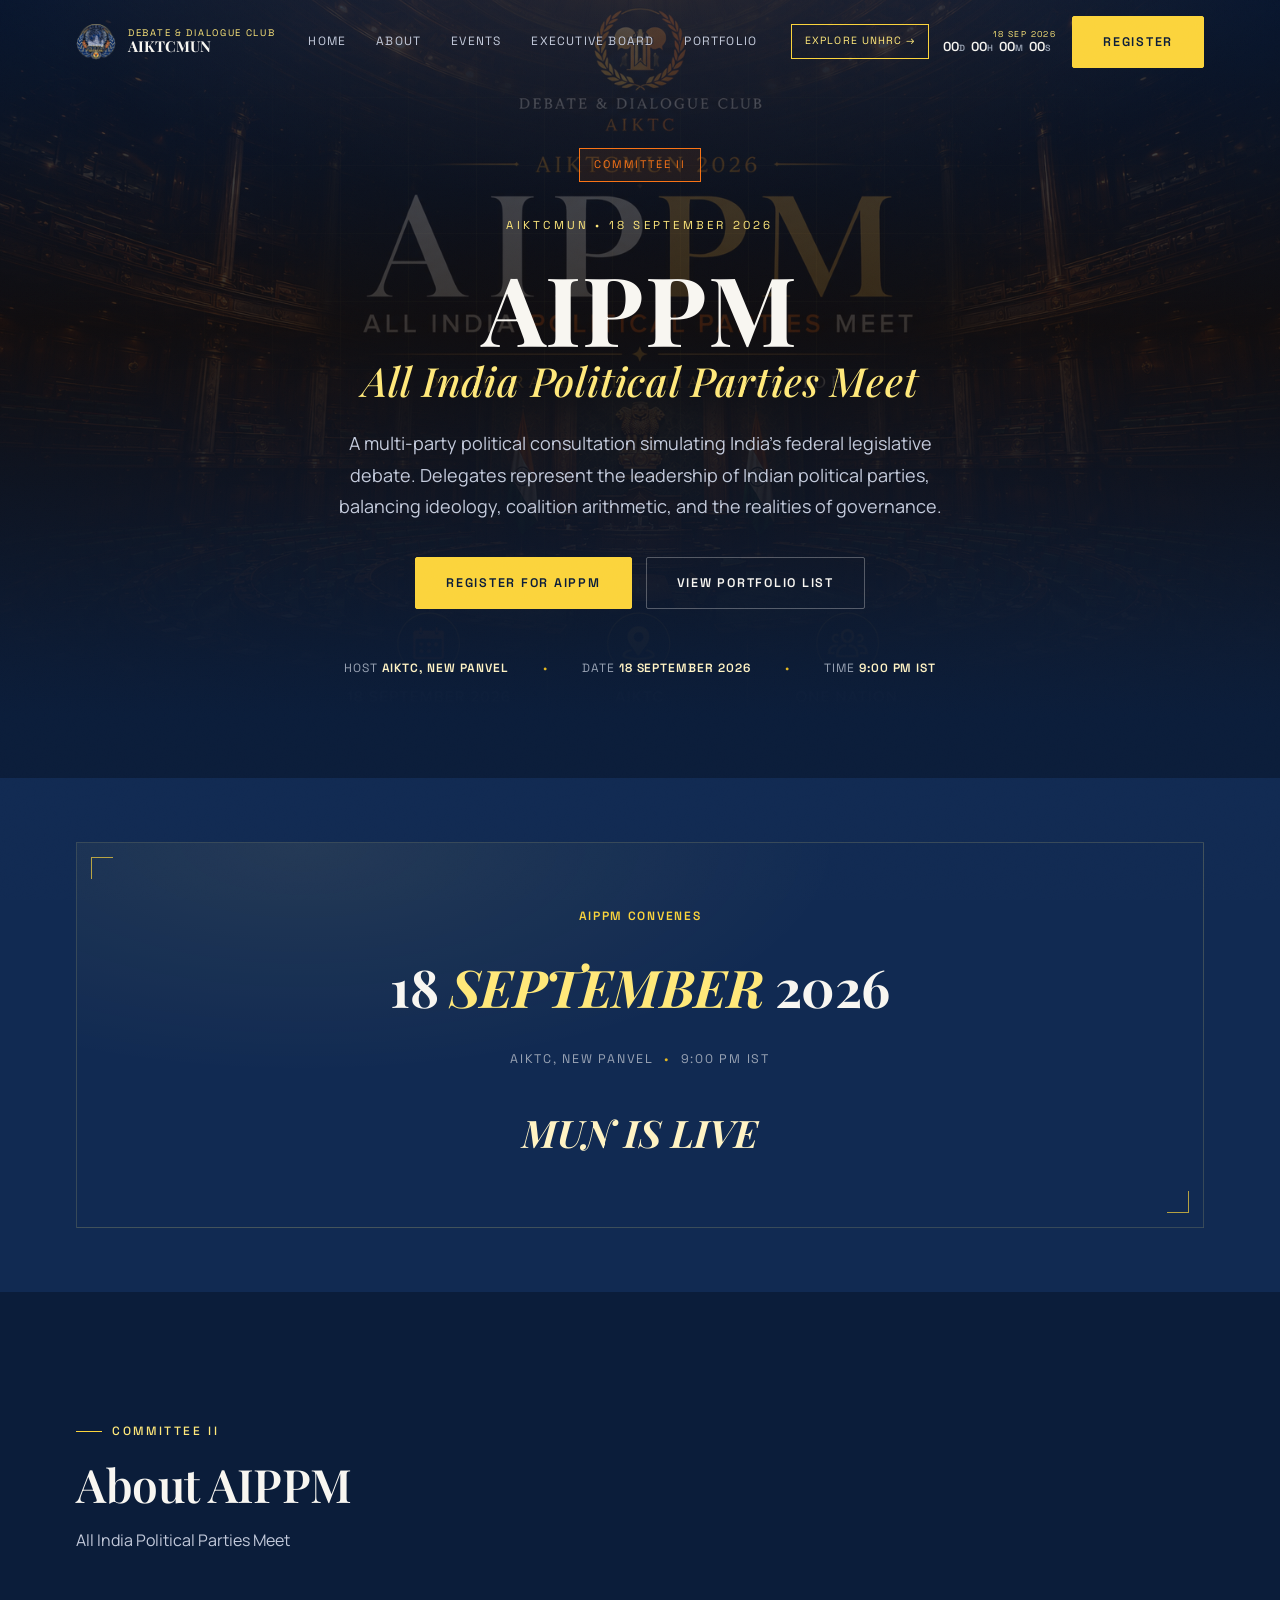
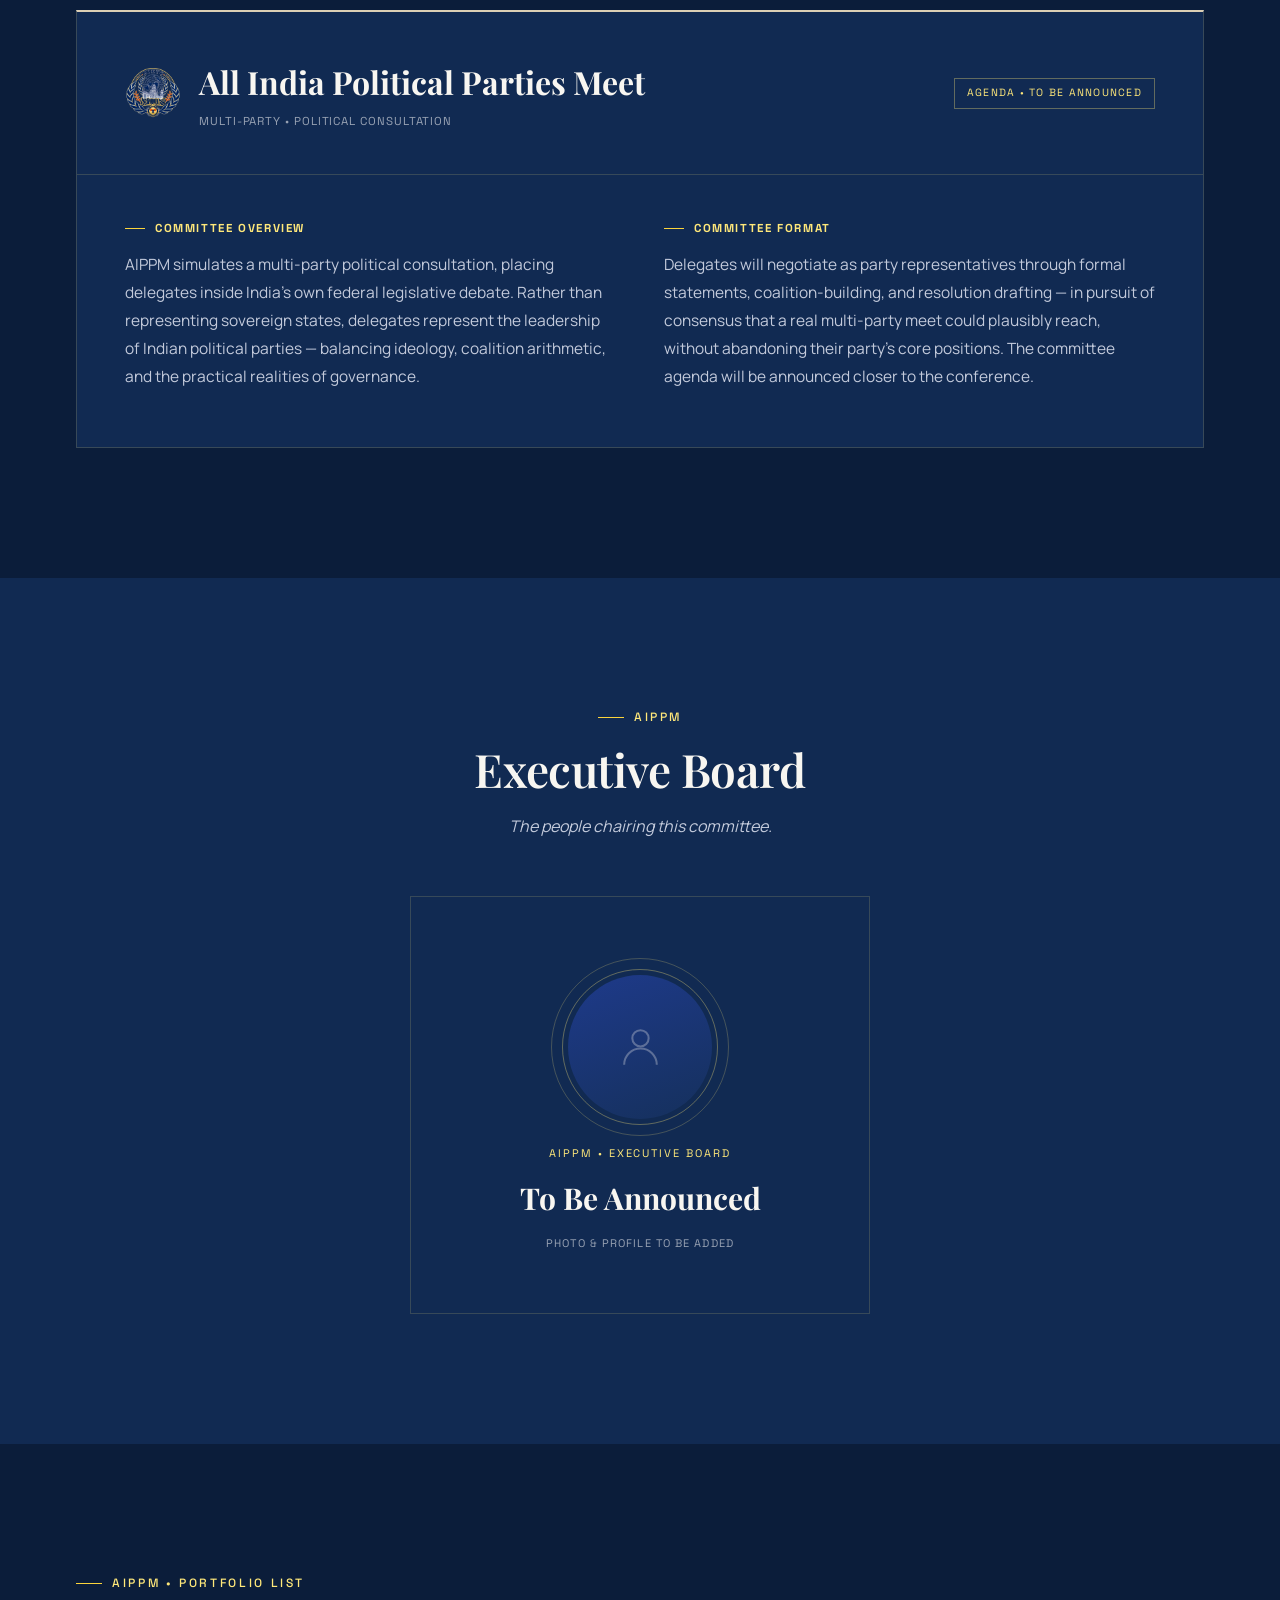
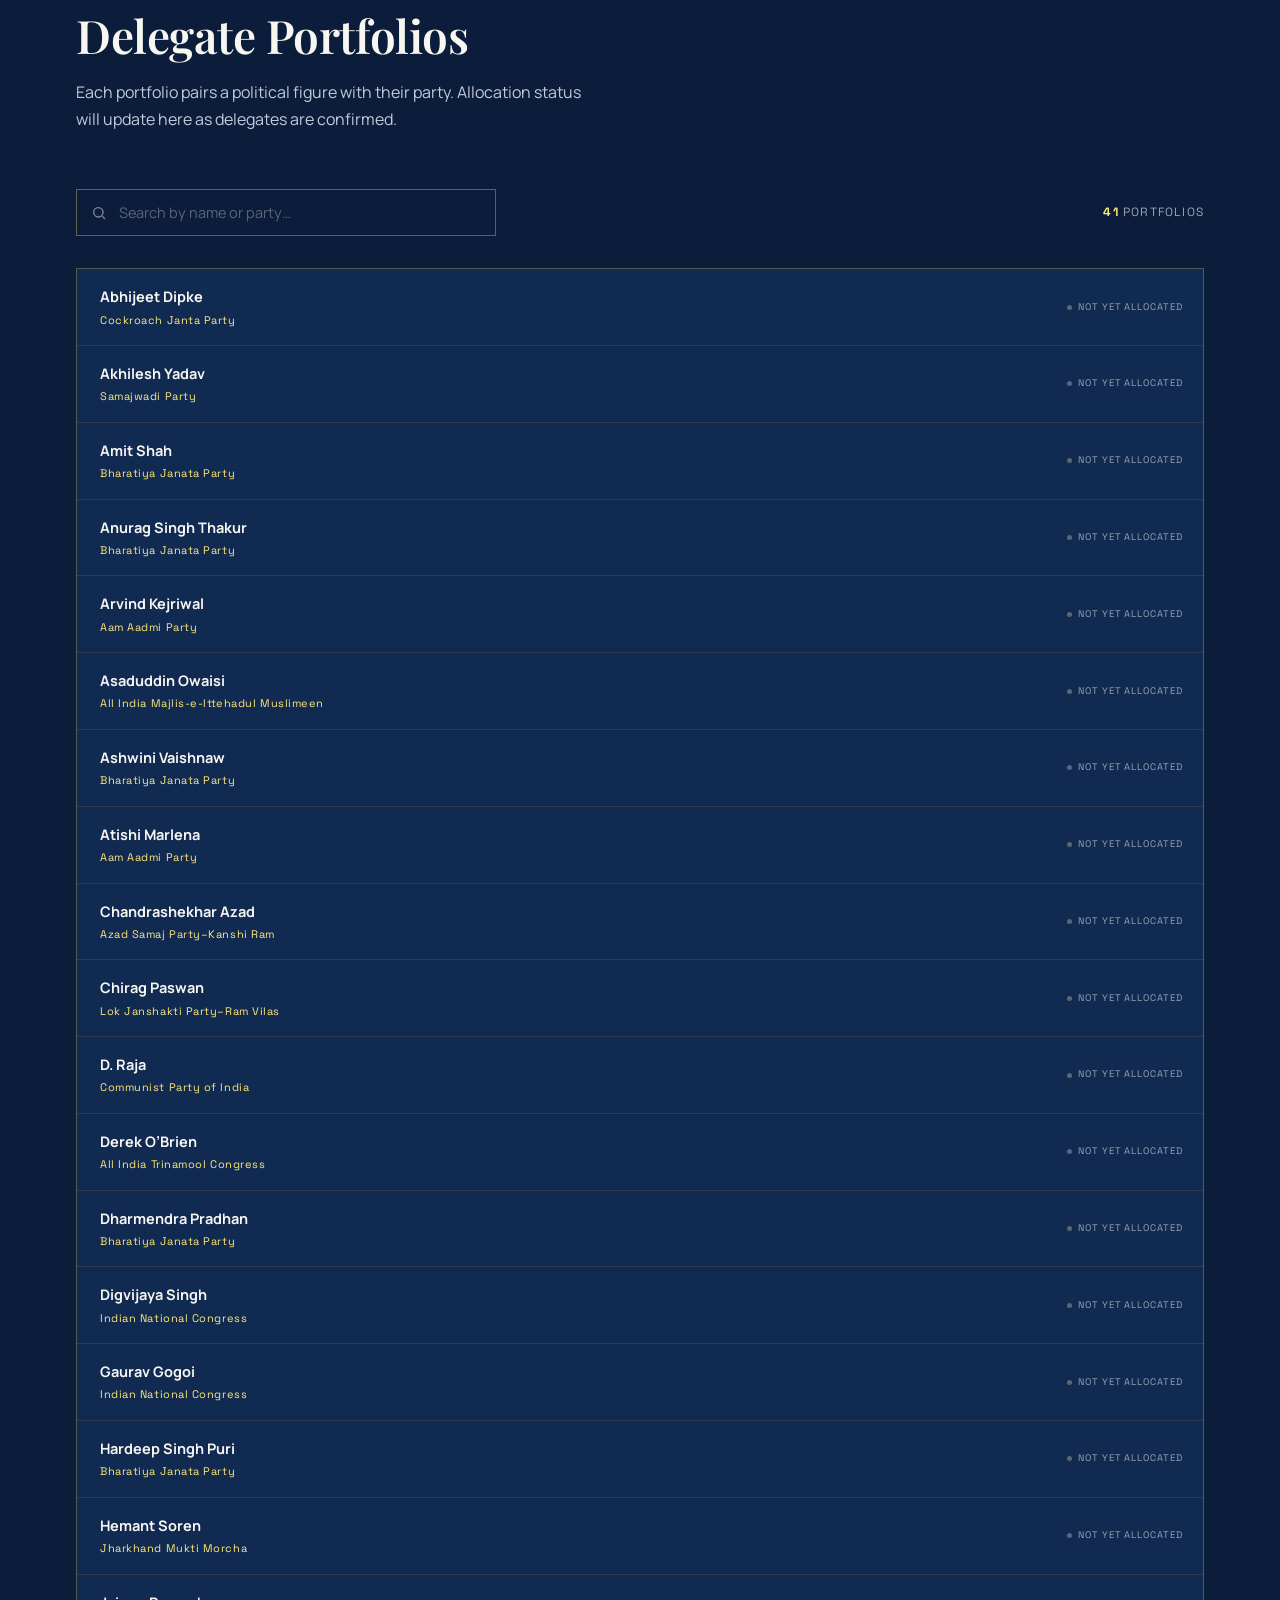
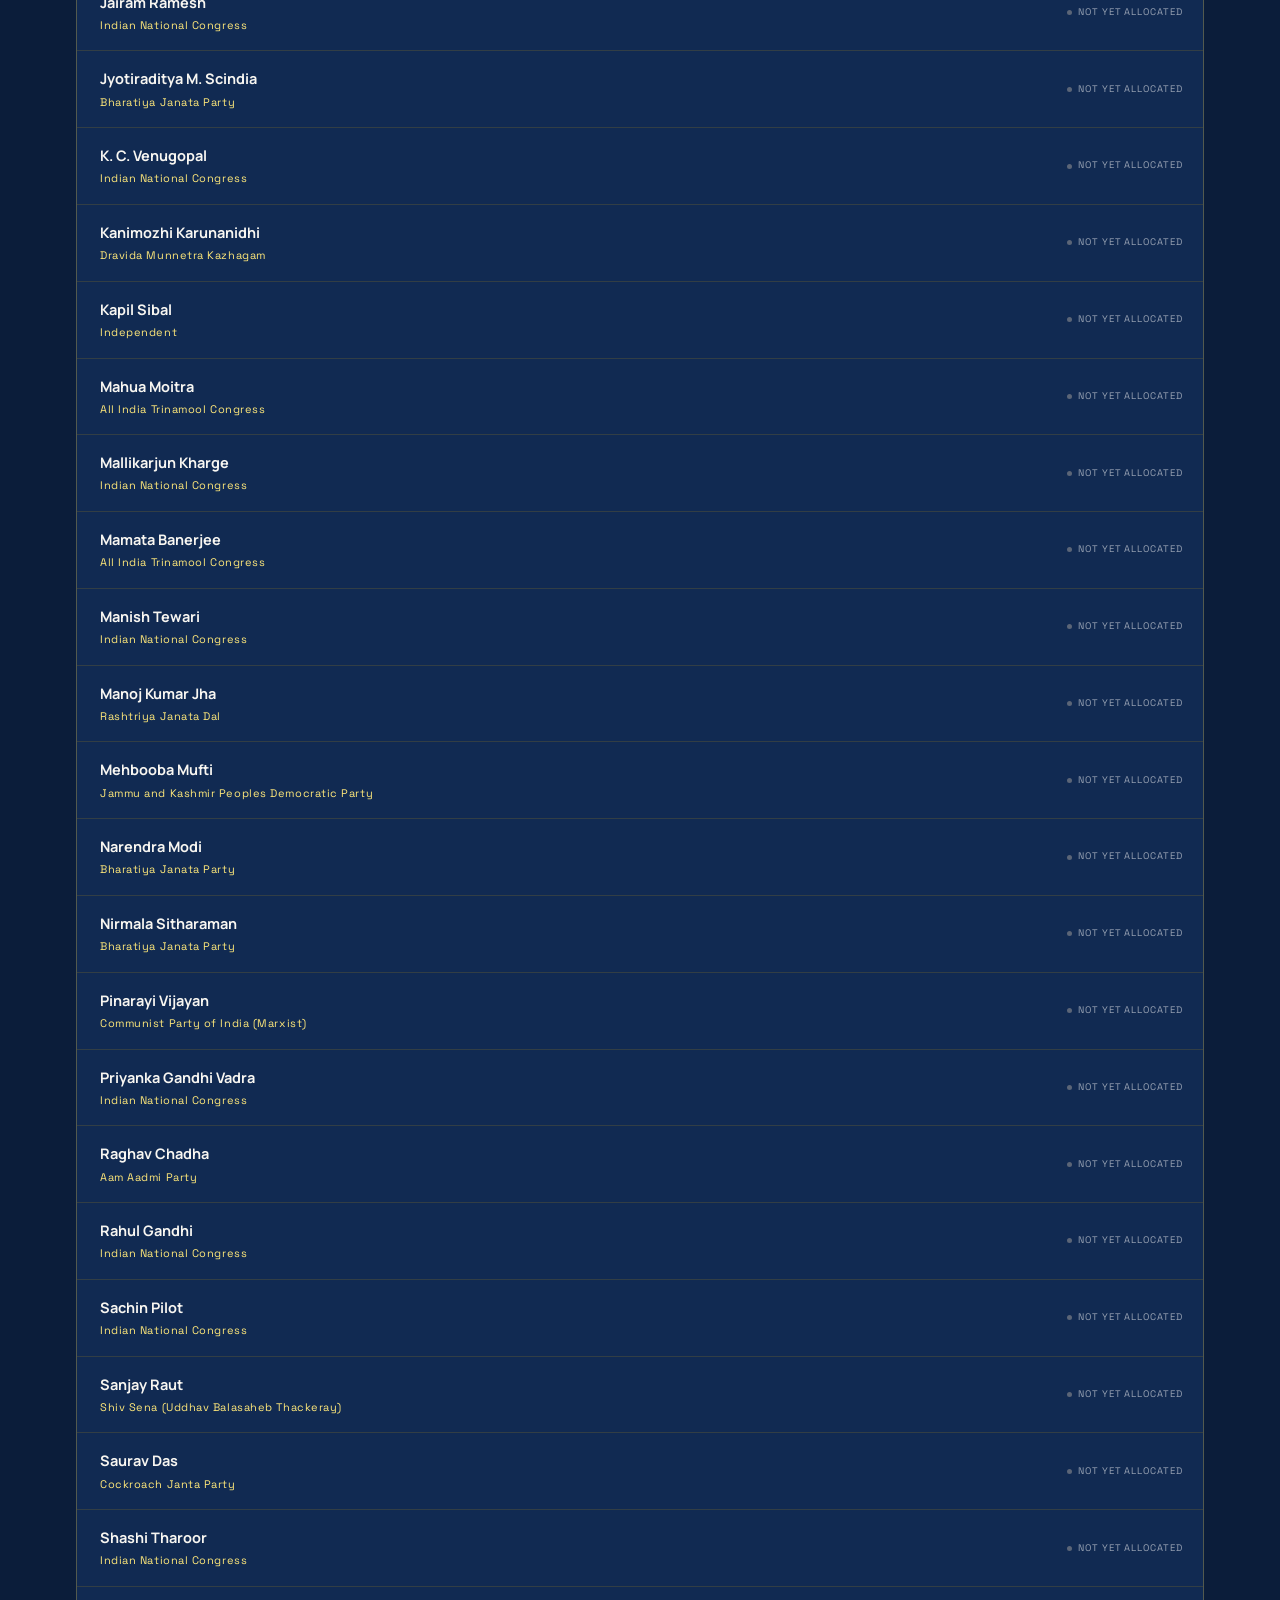
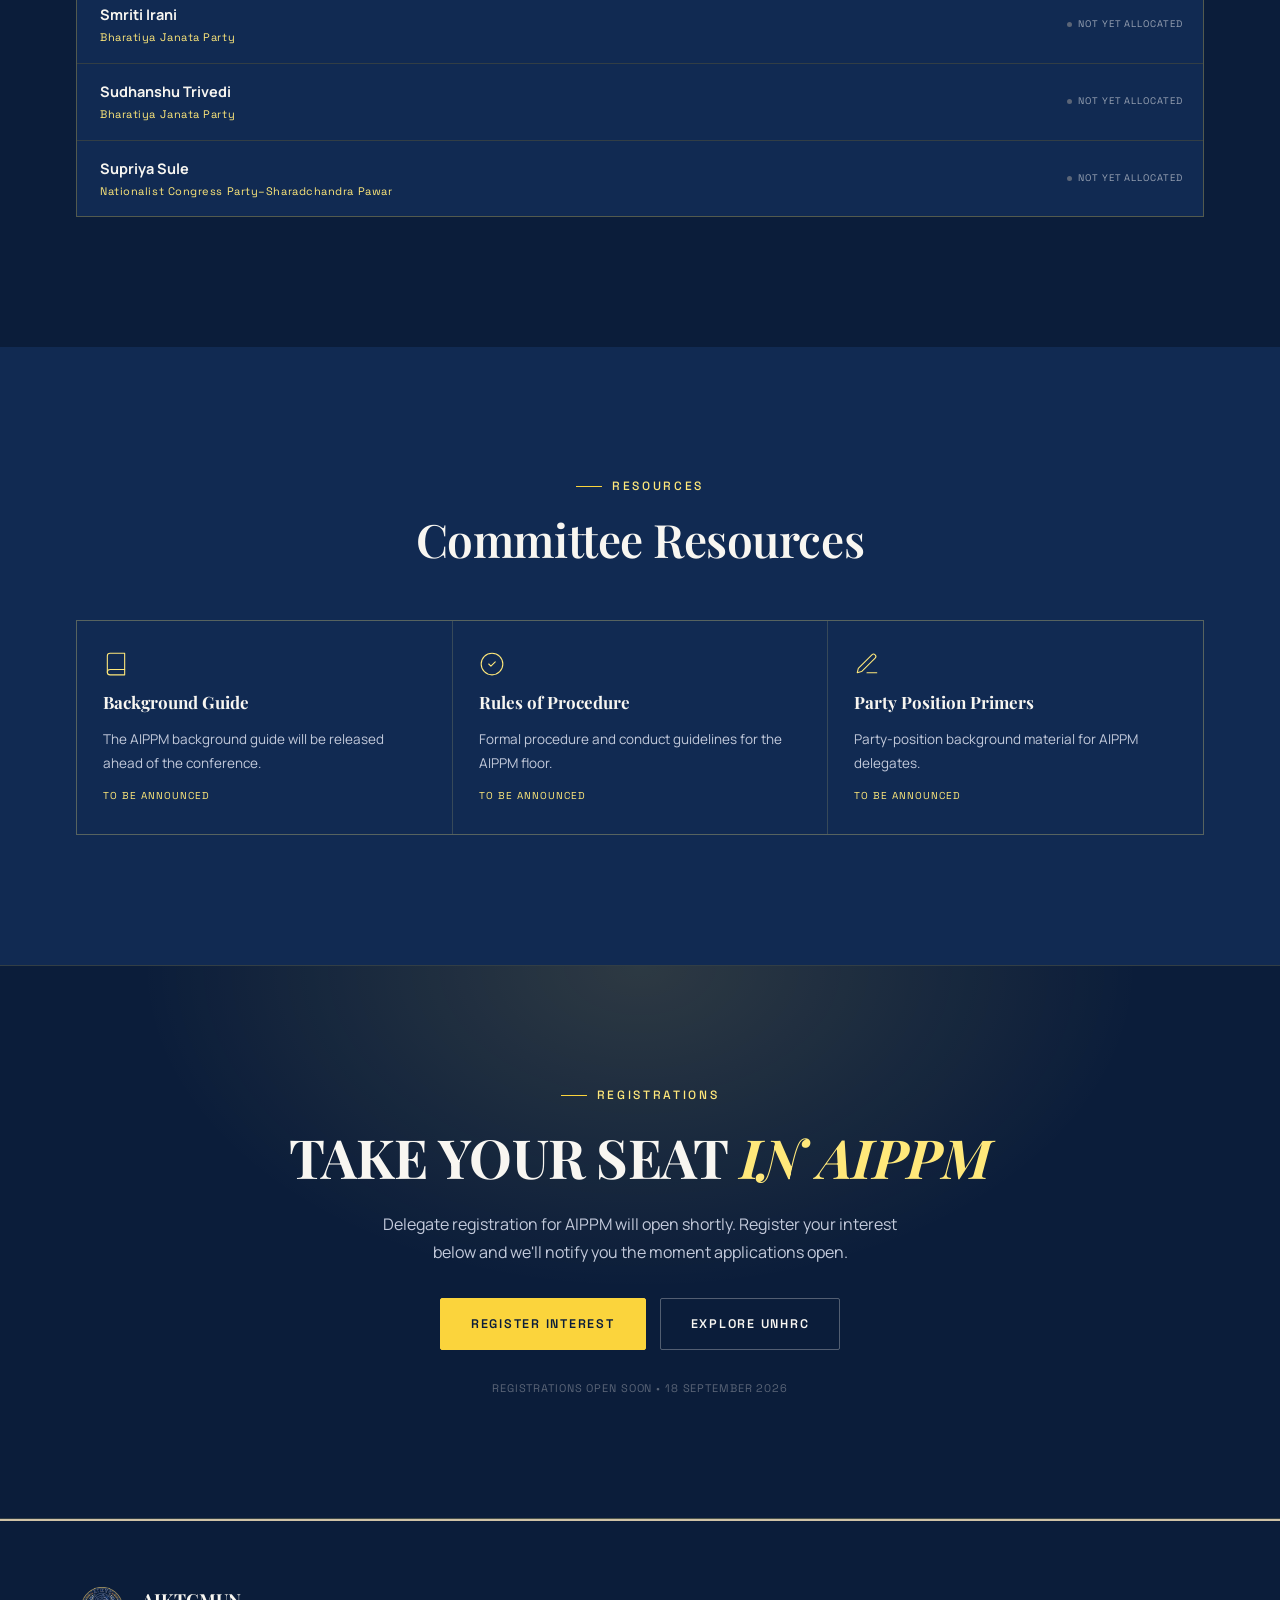
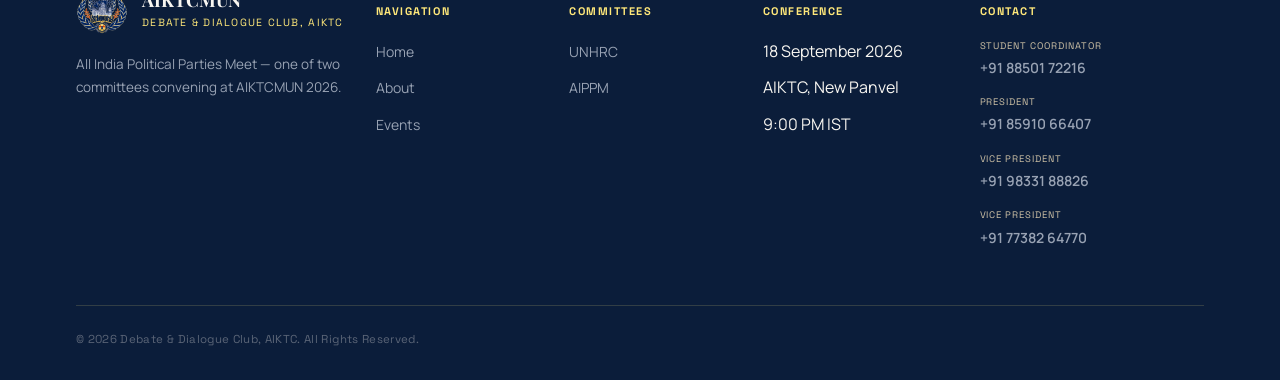
==== aippm.html @ 332c17ab "Add files via upload" ====
<!DOCTYPE html>
<html lang="en">
<head>
<meta charset="UTF-8">
<meta name="viewport" content="width=device-width, initial-scale=1.0">
<title>AIPPM &mdash; AIKTCMUN 2026</title>
<meta name="description" content="AIKTCMUN 2026 &mdash; All India Political Parties Meet (AIPPM). Committee overview, Executive Board, and the full portfolio list. 18 September 2026, AIKTC, New Panvel.">
<link rel="icon" type="image/png" href="logo.png">
<link rel="stylesheet" href="style.css">
</head>
<body>

<a href="#main" class="skip-link">Skip to main content</a>
<div class="grain" aria-hidden="true"></div>

<!-- ============================================================
     NAVBAR
============================================================ -->
<header class="navbar" id="navbar">
  <div class="container nav-inner">
    <a href="index.html" class="nav-brand" aria-label="AIKTCMUN — Home">
      <img src="log.png" alt="AIKTCMUN official seal">
      <span class="nav-brand-text">
        <span class="l1">Debate &amp; Dialogue Club</span>
        <span class="l2 full">AIKTCMUN</span>
        <span class="l2 short">AIKTCMUN</span>
      </span>
    </a>

    <nav class="nav-links" aria-label="Primary">
      <a href="index.html#home">Home</a>
      <a href="index.html#about">About</a>
      <a href="index.html#events">Events</a>
      <a href="#eb">Executive Board</a>
      <a href="#portfolio">Portfolio</a>
    </nav>

    <div class="nav-right">
      <a href="mun.html" class="nav-crosslink">Explore UNHRC &rarr;</a>
      <div class="nav-countdown" id="nav-countdown" aria-live="off">
        <span class="cd-date">18 Sep 2026</span>
        <span class="cd-time"><span id="nc-d">--</span><span class="u">D</span><span id="nc-h">--</span><span class="u">H</span><span id="nc-m">--</span><span class="u">M</span><span id="nc-s">--</span><span class="u">S</span></span>
      </div>
      <a href="#register" class="btn btn-primary nav-cta">Register</a>
      <button class="hamburger" id="hamburger" aria-label="Open menu" aria-expanded="false" aria-controls="mobile-drawer">
        <span></span><span></span><span></span>
      </button>
    </div>
  </div>
</header>

<!-- Mobile drawer -->
<div class="mobile-drawer" id="mobile-drawer">
  <nav aria-label="Mobile">
    <a href="index.html#home"><span>Home</span><span class="idx">01</span></a>
    <a href="index.html#about"><span>About</span><span class="idx">02</span></a>
    <a href="index.html#events"><span>Events</span><span class="idx">03</span></a>
    <a href="#eb"><span>Executive Board</span><span class="idx">04</span></a>
    <a href="#portfolio"><span>Portfolio</span><span class="idx">05</span></a>
    <a href="mun.html"><span>Explore UNHRC</span><span class="idx">06</span></a>
  </nav>
  <div class="drawer-footer">
    <span class="drawer-cd" id="drawer-countdown">18 SEP 2026 · 9:00 PM IST</span>
    <a href="#register" class="btn btn-primary" style="width:100%;">Register Interest</a>
  </div>
</div>

<main id="main">

<!-- ============================================================
     HERO — AIPPM
============================================================ -->
<section class="hero committee-hero aippm-bg" id="home">
  <div class="hero-photo" aria-hidden="true"></div>
  <div class="hero-scrim" aria-hidden="true"></div>
  <div class="hero-graticule" aria-hidden="true"></div>

  <div class="hero-inner">
    <span class="committee-tag reveal">Committee II</span>

    <p class="hero-eyebrow reveal" style="margin-top:6px;">AIKTCMUN &bull; 18 September 2026</p>

    <h1 class="hero-heading reveal">
      AIPPM
      <span class="thin">All India Political Parties Meet</span>
    </h1>

    <p class="hero-sub reveal">
      A multi-party political consultation simulating India's federal legislative debate. Delegates represent the leadership of Indian political parties, balancing ideology, coalition arithmetic, and the realities of governance.
    </p>

    <div class="hero-ctas reveal">
      <a href="#register" class="btn btn-primary">Register for AIPPM</a>
      <a href="#portfolio" class="btn btn-outline">View Portfolio List</a>
    </div>

    <div class="hero-meta reveal">
      <span>Host <b>AIKTC, New Panvel</b></span>
      <span class="dot">&bull;</span>
      <span>Date <b>18 September 2026</b></span>
      <span class="dot">&bull;</span>
      <span>Time <b>9:00 PM IST</b></span>
    </div>
  </div>
</section>

<!-- ============================================================
     COUNTDOWN
============================================================ -->
<section class="section on-navy-raised tight">
  <div class="container">
    <div class="event-panel reveal">
      <span class="clause-mark">AIPPM CONVENES</span>
      <h3 class="event-title">18 <em>September</em> 2026</h3>
      <p class="event-loc">
        <span>AIKTC, New Panvel</span>
        <span class="sep">&bull;</span>
        <span>9:00 PM IST</span>
      </p>

      <div id="main-countdown">
        <div class="countdown" id="main-countdown-units">
          <div class="unit"><span class="val" id="mc-d">00</span><span class="lab">Days</span></div>
          <span class="colon">:</span>
          <div class="unit"><span class="val" id="mc-h">00</span><span class="lab">Hours</span></div>
          <span class="colon">:</span>
          <div class="unit"><span class="val" id="mc-m">00</span><span class="lab">Mins</span></div>
          <span class="colon">:</span>
          <div class="unit"><span class="val" id="mc-s">00</span><span class="lab">Secs</span></div>
        </div>
        <p class="countdown-live" id="mc-live" hidden>MUN IS LIVE</p>
      </div>
    </div>
  </div>
</section>

<!-- ============================================================
     ABOUT AIPPM / COMMITTEE OVERVIEW
============================================================ -->
<section class="section on-navy" id="about-aippm">
  <div class="container">
    <div class="section-head reveal">
      <span class="eyebrow">Committee II</span>
      <h2 class="section-title">About AIPPM</h2>
      <p class="section-lede">All India Political Parties Meet</p>
    </div>

    <div class="agenda-block reveal">
      <div class="agenda-head">
        <div class="ah-left">
          <img src="log.png" alt="">
          <div>
            <div class="ah-name">All India Political Parties Meet</div>
            <div class="ah-full">Multi-Party &bull; Political Consultation</div>
          </div>
        </div>
        <span class="badge">Agenda &bull; To Be Announced</span>
      </div>

      <div class="agenda-body">
        <div class="agenda-cols">
          <div class="agenda-col">
            <h4>Committee Overview</h4>
            <p>AIPPM simulates a multi-party political consultation, placing delegates inside India's own federal legislative debate. Rather than representing sovereign states, delegates represent the leadership of Indian political parties &mdash; balancing ideology, coalition arithmetic, and the practical realities of governance.</p>
          </div>
          <div class="agenda-col">
            <h4>Committee Format</h4>
            <p>Delegates will negotiate as party representatives through formal statements, coalition-building, and resolution drafting &mdash; in pursuit of consensus that a real multi-party meet could plausibly reach, without abandoning their party's core positions. The committee agenda will be announced closer to the conference.</p>
          </div>
        </div>
      </div>
    </div>
  </div>
</section>

<!-- ============================================================
     EXECUTIVE BOARD — AIPPM only
============================================================ -->
<section class="section on-navy-raised" id="eb">
  <div class="container">
    <div class="section-head center reveal">
      <span class="eyebrow centered">AIPPM</span>
      <h2 class="section-title">Executive Board</h2>
      <p class="section-lede" style="text-align:center;max-width:52ch;font-style:italic;margin:0 auto;">The people chairing this committee.</p>
    </div>

    <div class="eb-showcase single reveal-stagger" id="eb-showcase">
      <div class="eb-feature">
        <div class="eb-feature-photo placeholder">
          <div class="eb-feature-photo-inner">
            <svg viewBox="0 0 24 24" fill="none" stroke="currentColor" stroke-width="1"><circle cx="12" cy="8" r="4"/><path d="M4 21c0-4.4 3.6-8 8-8s8 3.6 8 8"/></svg>
          </div>
        </div>
        <span class="eb-feature-committee">AIPPM &bull; Executive Board</span>
        <span class="eb-feature-name">To Be Announced</span>
        <span class="eb-feature-position">Photo &amp; profile to be added</span>
      </div>
    </div>
  </div>
</section>

<!-- ============================================================
     PORTFOLIO LIST
============================================================ -->
<section class="section on-navy" id="portfolio">
  <div class="container">
    <div class="section-head reveal">
      <span class="eyebrow">AIPPM &bull; Portfolio List</span>
      <h2 class="section-title">Delegate Portfolios</h2>
      <p class="section-lede">Each portfolio pairs a political figure with their party. Allocation status will update here as delegates are confirmed.</p>
    </div>

    <div class="portfolio-toolbar reveal">
      <div class="portfolio-search">
        <svg viewBox="0 0 24 24" fill="none" stroke="currentColor" stroke-width="2" aria-hidden="true"><circle cx="11" cy="11" r="7"/><path d="m21 21-4.3-4.3"/></svg>
        <input type="text" id="aippm-search-input" placeholder="Search by name or party&hellip;" aria-label="Search AIPPM portfolios">
      </div>
      <span class="portfolio-count"><b id="aippm-count-num">41</b> Portfolios</span>
    </div>

    <div class="portfolio-list reveal" id="aippm-portfolio-list"></div>
  </div>
</section>

<!-- ============================================================
     RESOURCES
============================================================ -->
<section class="section on-navy-raised">
  <div class="container">
    <div class="section-head center reveal">
      <span class="eyebrow centered">Resources</span>
      <h2 class="section-title">Committee Resources</h2>
    </div>

    <div class="resource-grid reveal-stagger">
      <div class="resource-cell">
        <svg viewBox="0 0 24 24" fill="none" stroke-linecap="round" stroke-linejoin="round"><path d="M4 19.5A2.5 2.5 0 0 1 6.5 17H20"/><path d="M6.5 2H20v20H6.5A2.5 2.5 0 0 1 4 19.5v-15A2.5 2.5 0 0 1 6.5 2z"/></svg>
        <h4>Background Guide</h4>
        <p>The AIPPM background guide will be released ahead of the conference.</p>
        <span class="rc-status">To Be Announced</span>
      </div>
      <div class="resource-cell">
        <svg viewBox="0 0 24 24" fill="none" stroke-linecap="round" stroke-linejoin="round"><path d="M9 12l2 2 4-4"/><circle cx="12" cy="12" r="10"/></svg>
        <h4>Rules of Procedure</h4>
        <p>Formal procedure and conduct guidelines for the AIPPM floor.</p>
        <span class="rc-status">To Be Announced</span>
      </div>
      <div class="resource-cell">
        <svg viewBox="0 0 24 24" fill="none" stroke-linecap="round" stroke-linejoin="round"><path d="M12 20h9"/><path d="M16.5 3.5a2.1 2.1 0 0 1 3 3L7 19l-4 1 1-4Z"/></svg>
        <h4>Party Position Primers</h4>
        <p>Party-position background material for AIPPM delegates.</p>
        <span class="rc-status">To Be Announced</span>
      </div>
    </div>
  </div>
</section>

<!-- ============================================================
     REGISTRATION CTA
============================================================ -->
<section class="cta-band" id="register">
  <div class="cta-band-inner reveal">
    <span class="eyebrow centered">Registrations</span>
    <h2>Take Your Seat <em>in AIPPM</em></h2>
    <p>Delegate registration for AIPPM will open shortly. Register your interest below and we'll notify you the moment applications open.</p>
    <div class="cta-actions">
      <button class="btn btn-primary" data-register-btn>Register Interest</button>
      <a href="mun.html" class="btn btn-outline">Explore UNHRC</a>
    </div>
    <span class="cta-note">Registrations open soon &bull; 18 September 2026</span>
  </div>
</section>

</main>

<!-- ============================================================
     FOOTER
============================================================ -->
<footer class="site-footer">
  <div class="container">
    <div class="footer-top">
      <div class="footer-brand">
        <div class="footer-brand-row">
          <img src="log.png" alt="AIKTCMUN official seal">
          <div>
            <div class="footer-brand-name">AIKTCMUN</div>
            <div class="footer-brand-sub">Debate &amp; Dialogue Club, AIKTC</div>
          </div>
        </div>
        <p>All India Political Parties Meet &mdash; one of two committees convening at AIKTCMUN 2026.</p>
      </div>

      <div class="footer-col">
        <h5>Navigation</h5>
        <ul>
          <li><a href="index.html#home">Home</a></li>
          <li><a href="index.html#about">About</a></li>
          <li><a href="index.html#events">Events</a></li>
        </ul>
      </div>

      <div class="footer-col">
        <h5>Committees</h5>
        <ul>
          <li><a href="mun.html">UNHRC</a></li>
          <li><a href="aippm.html">AIPPM</a></li>
        </ul>
      </div>

      <div class="footer-col">
        <h5>Conference</h5>
        <ul>
          <li>18 September 2026</li>
          <li>AIKTC, New Panvel</li>
          <li>9:00 PM IST</li>
        </ul>
      </div>

      <div class="footer-col contact-col">
        <h5>Contact</h5>
        <ul>
          <li class="footer-contact-item">
            <span class="fc-role">Student Coordinator</span>
            <a href="tel:+918850172216">+91 88501 72216</a>
          </li>
          <li class="footer-contact-item">
            <span class="fc-role">President</span>
            <a href="tel:+918591066407">+91 85910 66407</a>
          </li>
          <li class="footer-contact-item">
            <span class="fc-role">Vice President</span>
            <a href="tel:+919833188826">+91 98331 88826</a>
          </li>
          <li class="footer-contact-item">
            <span class="fc-role">Vice President</span>
            <a href="tel:+917738264770">+91 77382 64770</a>
          </li>
        </ul>
      </div>
    </div>

    <div class="footer-bottom">
      <p>&copy; 2026 Debate &amp; Dialogue Club, AIKTC. All Rights Reserved.</p>
    </div>
  </div>
</footer>

<script src="script.js"></script>
</body>
</html>
---- style.css ----
/* ============================================================
   AIKTC MODEL UNITED NATIONS — Stylesheet
   Design language: Diplomatic editorial. Midnight navy + champagne
   gold + ivory, with oxblood as a rare accent. Resolution-clause
   numbering (PP/OP) is used as the structural signature throughout,
   echoing how real UN resolutions are drafted.
   ============================================================ */

/* ---------- Fonts ---------- */
@import url('https://fonts.googleapis.com/css2?family=Playfair+Display:ital,wght@0,500;0,600;0,700;0,800;1,500&family=Manrope:wght@400;500;600;700;800&family=Space+Grotesk:wght@400;500;600;700&display=swap');

/* ---------- Tokens ---------- */
:root{
  /* core palette — Debate & Dialogue Club official palette */
  --navy-950:#0B1D3A;   /* Midnight Navy */
  --navy-900:#0d2245;
  --navy-850:#112a52;
  --navy-800:#15305c;
  --navy-700:#1E3A8A;   /* Royal Blue */
  --navy-600:#2c49a0;
  --gold-300:#FFF3C4;   /* Butter Yellow, light */
  --gold-400:#FFE87A;   /* Butter Yellow */
  --gold-500:#FBD43C;   /* Butter Yellow, deep (buttons/contrast) */
  --gold-600:#E5B821;
  --ivory-50:#F8F6F1;   /* Ivory */
  --ivory-100:#F0ECE1;
  --paper:#F8F6F1;
  --slate-700:#1F2937;  /* Deep Slate */
  --slate-500:#5B6577;
  --slate-300:#98A2B3;
  --oxblood:#F97316;    /* Burnt Orange */
  --oxblood-600:#DB5F0A;
  --beige-100:#E8DFC9;  /* Beige, light */
  --beige-200:#DCCFB5;  /* Beige, mid */
  --beige-300:#CFC2A6;  /* Beige, deep */

  /* semantic */
  --bg:#0B1D3A;
  --surface:var(--navy-850);
  --surface-raised:var(--navy-800);
  --line:rgba(255,232,122,0.16);
  --line-strong:rgba(255,232,122,0.34);
  --text-onDark:var(--ivory-50);
  --text-onDark-dim:#c3cadb;
  --text-onLight:var(--navy-950);
  --text-onLight-dim:var(--slate-500);

  /* type */
  --font-display:'Playfair Display', 'Iowan Old Style', Georgia, serif;
  --font-body:'Manrope', -apple-system, sans-serif;
  --font-mono:'Space Grotesk', 'JetBrains Mono', monospace;

  /* layout */
  --container:1240px;
  --nav-h:84px;
  --nav-h-mobile:68px;
  --radius-sm:2px;
  --radius-md:4px;

  --ease:cubic-bezier(.16,.8,.28,1);
}

*,*::before,*::after{box-sizing:border-box;}
html{scroll-behavior:smooth;}
@media (prefers-reduced-motion: reduce){
  html{scroll-behavior:auto;}
  *,*::before,*::after{animation-duration:0.01ms !important;animation-iteration-count:1 !important;transition-duration:0.01ms !important;scroll-behavior:auto !important;}
}

body{
  margin:0;
  background:var(--bg);
  color:var(--text-onDark);
  font-family:var(--font-body);
  font-size:16px;
  line-height:1.6;
  -webkit-font-smoothing:antialiased;
  overflow-x:hidden;
}

img{max-width:100%;display:block;}
a{color:inherit;text-decoration:none;}
ul{margin:0;padding:0;list-style:none;}
button{font-family:inherit;cursor:pointer;}
h1,h2,h3,h4,p{margin:0;}

.container{
  width:100%;
  max-width:var(--container);
  margin:0 auto;
  padding:0 16px;
}
@media (min-width:400px){ .container{padding:0 20px;} }
@media (min-width:640px){ .container{padding:0 24px;} }
@media (min-width:768px){ .container{padding:0 40px;} }
@media (min-width:1280px){ .container{padding:0 56px;} }

/* ---------- Grain overlay ---------- */
.grain{
  position:fixed; inset:0; pointer-events:none; z-index:9999;
  opacity:0.035; mix-blend-mode:overlay;
  background-image:url("data:image/svg+xml,%3Csvg xmlns='http://www.w3.org/2000/svg' width='120' height='120'%3E%3Cfilter id='n'%3E%3CfeTurbulence type='fractalNoise' baseFrequency='0.9' numOctaves='2' stitchTiles='stitch'/%3E%3C/filter%3E%3Crect width='100%25' height='100%25' filter='url(%23n)'/%3E%3C/svg%3E");
}

/* ---------- Type scale ---------- */
.eyebrow{
  font-family:var(--font-mono);
  font-size:12px;
  letter-spacing:0.22em;
  text-transform:uppercase;
  color:var(--gold-400);
  display:inline-flex;
  align-items:center;
  gap:10px;
  font-weight:500;
}
.eyebrow::before{
  content:'';
  width:26px;height:1px;
  background:var(--gold-500);
  display:inline-block;
}
.eyebrow.centered{justify-content:center;}
.eyebrow.no-line::before{display:none;}

.clause-mark{
  font-family:var(--font-mono);
  font-size:12px;
  letter-spacing:0.14em;
  color:var(--gold-500);
  font-weight:600;
}

h1,h2,h3,.font-display{ font-family:var(--font-display); font-weight:600; letter-spacing:-0.01em; }

.h-display{
  font-family:var(--font-display);
  font-weight:700;
  line-height:0.98;
  letter-spacing:-0.01em;
  text-transform:uppercase;
}

.section-title{
  font-family:var(--font-display);
  font-weight:600;
  font-size:clamp(28px,4.4vw,46px);
  line-height:1.08;
  letter-spacing:-0.01em;
}
.section-title em{ font-style:italic; color:var(--gold-400); }

.section-lede{
  font-family:var(--font-body);
  font-size:16px;
  line-height:1.7;
  color:var(--text-onDark-dim);
  max-width:52ch;
}

.on-light .section-lede{ color:var(--text-onLight-dim); }
.on-light{ color:var(--text-onLight); }

/* ---------- Buttons ---------- */
.btn{
  display:inline-flex;
  align-items:center;
  justify-content:center;
  gap:10px;
  padding:15px 30px;
  font-family:var(--font-mono);
  font-size:12.5px;
  letter-spacing:0.14em;
  text-transform:uppercase;
  font-weight:600;
  border-radius:var(--radius-sm);
  border:1px solid transparent;
  transition:all .35s var(--ease);
  white-space:nowrap;
}
.btn-primary{
  background:var(--gold-500);
  color:var(--navy-950);
  border-color:var(--gold-500);
}
.btn-primary:hover{ background:var(--gold-300); border-color:var(--gold-300); transform:translateY(-2px); box-shadow:0 14px 30px -12px rgba(255,232,122,0.5); }

.btn-outline{
  background:transparent;
  color:var(--ivory-50);
  border-color:rgba(248,246,241,0.3);
}
.btn-outline:hover{ border-color:var(--gold-400); color:var(--gold-300); transform:translateY(-2px); }

.btn-ghost{
  background:transparent;
  color:var(--gold-400);
  padding:15px 6px;
  border-bottom:1px solid var(--gold-500);
  border-radius:0;
}
.btn-ghost:hover{ color:var(--gold-300); letter-spacing:0.19em; }

.btn-disabled{
  opacity:0.45;
  cursor:not-allowed;
  pointer-events:none;
}
.btn[disabled]{ opacity:.45; cursor:not-allowed; }

/* ---------- Skip link / focus ---------- */
.skip-link{
  position:absolute; left:-999px; top:0; z-index:10000;
  background:var(--gold-500); color:var(--navy-950); padding:12px 20px;
  font-family:var(--font-mono); font-size:13px;
}
.skip-link:focus{ left:16px; top:16px; }

:focus-visible{
  outline:2px solid var(--gold-400);
  outline-offset:3px;
}

/* ============================================================
   NAVBAR
   ============================================================ */
.navbar{
  position:fixed; top:0; left:0; right:0; z-index:1000;
  height:var(--nav-h-mobile);
  display:flex; align-items:center;
  background:transparent;
  border-bottom:1px solid transparent;
  transition:background .5s var(--ease), border-color .5s var(--ease), height .4s var(--ease), box-shadow .5s var(--ease);
}
@media (min-width:1024px){ .navbar{ height:var(--nav-h); } }

.navbar.scrolled{
  background:rgba(7,11,28,0.86);
  backdrop-filter:blur(16px) saturate(140%);
  -webkit-backdrop-filter:blur(16px) saturate(140%);
  border-bottom:1px solid var(--line);
  box-shadow:0 12px 40px -20px rgba(0,0,0,0.6);
}
@media (min-width:1024px){ .navbar.scrolled{ height:72px; } }

.nav-inner{
  width:100%;
  display:flex; align-items:center; justify-content:space-between;
  gap:20px;
}

.nav-brand{ display:flex; align-items:center; gap:8px; min-width:0; flex-shrink:1; }
.nav-brand img{ height:30px; width:30px; object-fit:contain; flex-shrink:0; transition:height .4s var(--ease); }
.navbar.scrolled .nav-brand img{ height:30px; width:30px; }
.nav-brand-text{ display:flex; flex-direction:column; line-height:1.05; min-width:0; }
.nav-brand-text .l1{ display:none; font-family:var(--font-mono); font-size:9px; letter-spacing:0.15em; color:var(--gold-400); text-transform:uppercase; white-space:nowrap; }
.nav-brand-text .l2{ font-family:var(--font-display); font-size:13px; font-weight:700; letter-spacing:0; color:var(--ivory-50); white-space:nowrap; }
.nav-brand-text .l2.full{ display:none; }
.nav-brand-text .l2.short{ display:block; }
@media (min-width:400px){
  .nav-brand img{ height:34px; width:34px; }
  .nav-brand{ gap:10px; }
  .nav-brand-text .l2{ font-size:14px; }
}
@media (min-width:480px){
  .nav-brand-text .l1{ display:block; font-size:9.5px; letter-spacing:0.16em; }
  .nav-brand-text .l2{ font-size:14px; }
}
@media (min-width:640px){
  .nav-brand img{ height:40px; width:40px; }
  .nav-brand{ gap:12px; }
  .nav-brand-text .l1{ font-size:9.5px; letter-spacing:0.18em; }
  .nav-brand-text .l2{ font-size:15px; }
  .nav-brand-text .l2.full{ display:block; }
  .nav-brand-text .l2.short{ display:none; }
}

.nav-links{
  display:none;
  align-items:center;
  gap:2px;
}
@media (min-width:1024px){ .nav-links{ display:flex; } }
.nav-links a{
  position:relative;
  padding:10px 12px;
  font-family:var(--font-mono);
  font-size:11.5px;
  letter-spacing:0.08em;
  text-transform:uppercase;
  color:var(--text-onDark-dim);
  transition:color .3s;
  white-space:nowrap;
}
@media (min-width:1180px){ .nav-links a{ padding:10px 14px; font-size:12px; letter-spacing:0.1em; } }
.nav-links a::after{
  content:'';
  position:absolute; left:14px; right:14px; bottom:5px; height:1px;
  background:var(--gold-500);
  transform:scaleX(0); transform-origin:left;
  transition:transform .35s var(--ease);
}
.nav-links a:hover{ color:var(--ivory-50); }
.nav-links a:hover::after{ transform:scaleX(1); }

.nav-right{ display:flex; align-items:center; gap:8px; flex-shrink:0; }
@media (min-width:400px){ .nav-right{ gap:10px; } }
@media (min-width:640px){ .nav-right{ gap:14px; } }

.nav-countdown{
  display:flex; flex-direction:column; align-items:flex-end;
  font-family:var(--font-mono);
  line-height:1.2;
  padding-right:2px;
  flex-shrink:0;
}
.nav-countdown .cd-date{ display:none; font-size:9px; letter-spacing:0.16em; color:var(--gold-400); text-transform:uppercase; }
.nav-countdown .cd-time{ font-size:10.5px; letter-spacing:0; color:var(--ivory-50); font-weight:600; white-space:nowrap; }
.nav-countdown .cd-time .u{ font-size:8px; color:var(--slate-300); margin-right:4px; letter-spacing:0; }
@media (min-width:400px){
  .nav-countdown .cd-time{ font-size:12px; }
  .nav-countdown .cd-time .u{ font-size:8.5px; margin-right:5px; }
}
@media (min-width:480px){
  .nav-countdown .cd-date{ display:block; font-size:8.5px; }
  .nav-countdown .cd-time{ font-size:13px; }
  .nav-countdown .cd-time .u{ font-size:9px; margin-right:6px; }
}

.nav-cta{ display:none; }
@media (min-width:1024px){ .nav-cta{ display:inline-flex; } }

.hamburger{
  display:flex; flex-direction:column; justify-content:center; align-items:center;
  gap:4px;
  width:32px; height:32px;
  flex-shrink:0;
  background:transparent; border:1px solid rgba(248,246,241,0.24);
  border-radius:var(--radius-sm);
}
@media (min-width:400px){ .hamburger{ width:36px; height:36px; gap:5px; } }
@media (min-width:640px){ .hamburger{ width:38px; height:38px; } }
@media (min-width:1024px){ .hamburger{ display:none; } }
.hamburger span{ width:16px; height:1px; background:var(--ivory-50); transition:all .3s var(--ease); }
.hamburger.open span:nth-child(1){ transform:translateY(6px) rotate(45deg); }
.hamburger.open span:nth-child(2){ opacity:0; }
.hamburger.open span:nth-child(3){ transform:translateY(-6px) rotate(-45deg); }

/* Mobile drawer */
.mobile-drawer{
  position:fixed; inset:0; z-index:999;
  background:linear-gradient(165deg, var(--navy-950) 0%, #0a1130 60%, var(--navy-900) 100%);
  display:flex; flex-direction:column;
  padding:calc(var(--nav-h-mobile) + 24px) 28px 40px;
  transform:translateY(-100%);
  transition:transform .55s var(--ease);
  overflow-y:auto;
}
.mobile-drawer.open{ transform:translateY(0); }
.mobile-drawer nav{ display:flex; flex-direction:column; gap:2px; margin-top:12px; }
.mobile-drawer a{
  font-family:var(--font-display);
  font-size:28px;
  font-weight:600;
  padding:14px 0;
  border-bottom:1px solid var(--line);
  color:var(--ivory-50);
  display:flex; align-items:center; justify-content:space-between;
}
.mobile-drawer a span.idx{ font-family:var(--font-mono); font-size:12px; color:var(--gold-500); }
.mobile-drawer .drawer-footer{ margin-top:auto; padding-top:32px; display:flex; flex-direction:column; gap:16px; }
.mobile-drawer .drawer-cd{ font-family:var(--font-mono); color:var(--gold-400); font-size:13px; letter-spacing:0.08em; }
.mobile-drawer .drawer-footer .btn{ white-space:normal; letter-spacing:0.08em; padding:15px 16px; text-align:center; }

body.drawer-open{ overflow:hidden; }

/* ============================================================
   HERO
   ============================================================ */
.hero{
  position:relative;
  min-height:100svh;
  display:flex; flex-direction:column; justify-content:center;
  padding-top:calc(var(--nav-h-mobile) + 30px);
  padding-bottom:60px;
  overflow:hidden;
  background:
    radial-gradient(ellipse 90% 60% at 50% -10%, rgba(255,232,122,0.10), transparent 60%),
    radial-gradient(ellipse 70% 50% at 85% 100%, rgba(249,115,22,0.16), transparent 60%),
    linear-gradient(180deg, var(--navy-950) 0%, #0a1130 55%, #0c1436 100%);
}
@media (min-width:1024px){ .hero{ padding-top:var(--nav-h); } }

.hero-graticule{
  position:absolute; inset:0; z-index:0;
  opacity:0.35;
  background-image:
    repeating-linear-gradient(0deg, rgba(255,232,122,0.055) 0 1px, transparent 1px 68px),
    repeating-linear-gradient(90deg, rgba(255,232,122,0.055) 0 1px, transparent 1px 68px);
  mask-image:radial-gradient(ellipse 70% 60% at 50% 35%, black 20%, transparent 78%);
}

.hero-inner{
  position:relative; z-index:2;
  width:100%; max-width:var(--container); margin:0 auto;
  padding:0 24px;
  display:flex; flex-direction:column; align-items:center; text-align:center;
  gap:28px;
}
@media (min-width:768px){ .hero-inner{ padding:0 40px; } }

.hero-seal{
  position:relative;
  width:120px; height:120px;
  display:flex; align-items:center; justify-content:center;
}
@media (min-width:768px){ .hero-seal{ width:150px; height:150px; } }
.hero-seal img{ width:78%; height:78%; object-fit:contain; position:relative; z-index:2;
  filter:drop-shadow(0 8px 30px rgba(0,0,0,0.5)); }
.hero-seal .ring{
  position:absolute; inset:0; border-radius:50%;
  animation:spin 44s linear infinite;
}
@keyframes spin{ to{ transform:rotate(360deg); } }
.hero-seal svg text{
  font-family:var(--font-mono);
  font-size:6.6px;
  letter-spacing:3.5px;
  fill:var(--gold-500);
  opacity:0.75;
}
.hero-seal::before{
  content:'';
  position:absolute; inset:-14px;
  border:1px solid rgba(255,232,122,0.22);
  border-radius:50%;
}

.hero-eyebrow{
  font-family:var(--font-mono);
  font-size:11.5px;
  letter-spacing:0.28em;
  text-transform:uppercase;
  color:var(--gold-400);
}

.hero-heading{
  font-family:var(--font-display);
  font-weight:700;
  text-transform:uppercase;
  line-height:0.94;
  letter-spacing:0.01em;
  font-size:clamp(46px, 11vw, 118px);
  color:var(--ivory-50);
}
.hero-heading .thin{ font-weight:500; font-style:italic; color:var(--gold-400); text-transform:none; display:block; font-size:0.42em; letter-spacing:0.02em; margin-top:10px; }

.hero-sub{
  font-family:var(--font-body);
  font-size:clamp(15px,1.6vw,18px);
  color:var(--text-onDark-dim);
  max-width:56ch;
  line-height:1.75;
}
.hero-sub strong{ color:var(--ivory-50); font-weight:700; }

.hero-ctas{ display:flex; flex-wrap:wrap; gap:14px; justify-content:center; margin-top:6px; }

.hero-meta{
  margin-top:22px;
  display:flex; flex-wrap:wrap; gap:10px 34px; justify-content:center;
  font-family:var(--font-mono); font-size:12px; letter-spacing:0.08em; color:var(--slate-300);
  text-transform:uppercase;
}
.hero-meta span b{ color:var(--gold-300); font-weight:600; }
.hero-meta .dot{ color:var(--gold-600); }

.hero-scroll{
  position:absolute; bottom:26px; left:50%; transform:translateX(-50%);
  display:flex; flex-direction:column; align-items:center; gap:8px;
  font-family:var(--font-mono); font-size:9.5px; letter-spacing:0.24em; color:var(--slate-300);
  z-index:2;
}
.hero-scroll .line{ width:1px; height:36px; background:linear-gradient(var(--gold-500), transparent); position:relative; overflow:hidden; }
.hero-scroll .line::after{
  content:''; position:absolute; left:0; top:-100%; width:100%; height:100%;
  background:linear-gradient(var(--gold-300), transparent);
  animation:scrollLine 2.2s ease-in-out infinite;
}
@keyframes scrollLine{ 0%{ top:-100%; } 60%,100%{ top:100%; } }

/* ============================================================
   REVEAL (scroll animation) utility
   ============================================================ */
.reveal{ opacity:0; transform:translateY(28px); transition:opacity .9s var(--ease), transform .9s var(--ease); }
.reveal.in{ opacity:1; transform:translateY(0); }
.reveal-stagger > *{ opacity:0; transform:translateY(24px); transition:opacity .8s var(--ease), transform .8s var(--ease); }
.reveal-stagger.in > *{ opacity:1; transform:translateY(0); }
.reveal-stagger.in > *:nth-child(1){ transition-delay:.05s; }
.reveal-stagger.in > *:nth-child(2){ transition-delay:.14s; }
.reveal-stagger.in > *:nth-child(3){ transition-delay:.23s; }
.reveal-stagger.in > *:nth-child(4){ transition-delay:.32s; }
.reveal-stagger.in > *:nth-child(5){ transition-delay:.41s; }
.reveal-stagger.in > *:nth-child(6){ transition-delay:.5s; }

/* ============================================================
   SECTION WRAPPER / DIVIDERS
   ============================================================ */
.section{ position:relative; padding:88px 0; }
@media (min-width:1024px){ .section{ padding:130px 0; } }
.section.tight{ padding:64px 0; }
.section.on-light{ background:var(--paper); color:var(--text-onLight); }
.section.on-navy{ background:var(--bg); }
.section.on-navy-raised{ background:var(--surface); }

.section-head{ display:flex; flex-direction:column; gap:18px; margin-bottom:56px; }
.section-head.center{ align-items:center; text-align:center; }
.section-head-row{ display:flex; align-items:flex-end; justify-content:space-between; gap:24px; flex-wrap:wrap; }

.gold-rule{
  width:100%; height:1px;
  background:linear-gradient(90deg, transparent, var(--line-strong) 20%, var(--line-strong) 80%, transparent);
}
.gold-rule.short{ width:64px; height:1px; background:var(--gold-500); margin:0 auto; }

.clause-divider{
  display:flex; align-items:center; gap:16px;
  font-family:var(--font-mono); font-size:11px; letter-spacing:0.14em; color:var(--slate-300);
  text-transform:uppercase; margin:64px 0;
}
.clause-divider::before,.clause-divider::after{ content:''; flex:1; height:1px; background:var(--line); }

/* ============================================================
   EVENT / COUNTDOWN BLOCK
   ============================================================ */
.event-panel{
  position:relative;
  border:1px solid var(--line);
  background:
    radial-gradient(ellipse 80% 100% at 20% 0%, rgba(255,232,122,0.08), transparent 60%),
    var(--surface);
  padding:44px 24px;
  display:flex; flex-direction:column; gap:34px;
  align-items:center; text-align:center;
}
@media (min-width:1024px){
  .event-panel{ padding:64px 80px; }
}
.event-panel::before,.event-panel::after{
  content:''; position:absolute; width:22px; height:22px; border:1px solid var(--gold-500); opacity:0.7;
}
.event-panel::before{ top:14px; left:14px; border-right:none; border-bottom:none; }
.event-panel::after{ bottom:14px; right:14px; border-left:none; border-top:none; }

.event-title{
  font-family:var(--font-display); font-weight:700;
  font-size:clamp(28px,4.6vw,52px); text-transform:uppercase; line-height:1.05;
  color:var(--ivory-50);
}
.event-title em{ font-style:italic; color:var(--gold-400); }
.event-loc{
  font-family:var(--font-mono); font-size:12.5px; letter-spacing:0.14em; text-transform:uppercase; color:var(--slate-300);
  display:flex; gap:10px; flex-wrap:wrap; align-items:center; justify-content:center;
}
.event-loc .sep{ color:var(--gold-600); }

.countdown{
  display:flex; gap:14px; flex-wrap:wrap; justify-content:center;
}
.countdown .unit{
  width:78px;
  padding:16px 0 12px;
  background:var(--navy-950);
  border:1px solid var(--line-strong);
  display:flex; flex-direction:column; align-items:center; gap:6px;
  position:relative;
}
@media (min-width:640px){ .countdown .unit{ width:98px; padding:22px 0 16px; } }
.countdown .unit .val{
  font-family:var(--font-mono); font-weight:700; font-size:30px; color:var(--ivory-50); font-variant-numeric:tabular-nums;
}
@media (min-width:640px){ .countdown .unit .val{ font-size:40px; } }
.countdown .unit .lab{ font-family:var(--font-mono); font-size:9.5px; letter-spacing:0.16em; color:var(--gold-400); text-transform:uppercase; }
.countdown .colon{ align-self:center; font-family:var(--font-mono); font-size:24px; color:var(--gold-600); }
#main-countdown-units[hidden]{ display:none; }
.countdown-live{
  font-family:var(--font-display); font-style:italic; font-weight:700; font-size:clamp(26px,4vw,38px); color:var(--gold-300);
}

.event-ctas{ display:flex; gap:14px; flex-wrap:wrap; justify-content:center; }

/* ============================================================
   INTRO / STAT STRIP
   ============================================================ */
.intro-grid{
  display:grid; gap:48px;
  grid-template-columns:1fr;
}
@media (min-width:960px){ .intro-grid{ grid-template-columns:1.1fr 0.9fr; align-items:start; gap:80px; } }

.intro-copy p{ font-size:17px; line-height:1.85; color:var(--text-onDark-dim); margin-bottom:18px; }
.intro-copy p:last-child{ margin-bottom:0; }
.intro-copy .lead{ font-family:var(--font-display); font-size:24px; font-style:italic; color:var(--ivory-50); line-height:1.5; margin-bottom:22px; }

.stat-list{ display:flex; flex-direction:column; }
.stat-row{
  display:flex; align-items:baseline; justify-content:space-between; gap:20px;
  padding:20px 0; border-bottom:1px solid var(--line);
}
.stat-row:first-child{ border-top:1px solid var(--line); }
.stat-row .num{ font-family:var(--font-mono); font-size:34px; font-weight:700; color:var(--gold-400); }
.stat-row .lab{ font-family:var(--font-mono); font-size:11.5px; letter-spacing:0.1em; text-transform:uppercase; color:var(--beige-200); text-align:right; }

/* ============================================================
   COMMITTEE SELECTOR
   ============================================================ */
.committee-grid{
  display:grid; grid-template-columns:1fr; gap:22px;
}
@media (min-width:860px){ .committee-grid{ grid-template-columns:1fr 1fr; gap:26px; } }

.committee-panel{
  position:relative;
  border:1px solid var(--line);
  background:var(--surface);
  padding:38px 28px 34px;
  min-height:420px;
  display:flex; flex-direction:column; justify-content:flex-end;
  overflow:hidden;
  transition:border-color .5s var(--ease), transform .5s var(--ease);
}
@media (min-width:640px){ .committee-panel{ padding:48px 40px 40px; min-height:480px; } }

.committee-panel .cp-bg{
  position:absolute; inset:0; z-index:0; opacity:0.55;
  background-size:cover; background-position:center;
  transition:transform 1.1s var(--ease), opacity .6s var(--ease);
  filter:grayscale(0.35) contrast(1.05);
}
.committee-panel:hover .cp-bg{ transform:scale(1.06); opacity:0.7; }
.committee-panel .cp-scrim{
  position:absolute; inset:0; z-index:1;
  background:linear-gradient(180deg, rgba(7,11,28,0.35) 0%, rgba(7,11,28,0.55) 45%, var(--navy-900) 100%);
}
.committee-panel.unhrc .cp-bg{ background-color:#0d1a3d; }
.committee-panel.aippm .cp-bg{ background-color:#2a0f14; }

.committee-panel .cp-content{ position:relative; z-index:2; }
.committee-panel .cp-code{ font-family:var(--font-mono); font-size:12px; letter-spacing:0.18em; color:var(--gold-400); text-transform:uppercase; margin-bottom:10px; display:block; }
.committee-panel .cp-name{ font-family:var(--font-display); font-weight:700; font-size:clamp(30px,4vw,44px); color:var(--ivory-50); line-height:1.02; margin-bottom:10px; }
.committee-panel .cp-full{ font-family:var(--font-body); font-size:14.5px; color:var(--text-onDark-dim); margin-bottom:18px; max-width:38ch; }
.committee-panel .cp-cta{
  display:inline-flex; align-items:center; gap:10px;
  font-family:var(--font-mono); font-size:12px; letter-spacing:0.14em; text-transform:uppercase; color:var(--gold-300);
  border-top:1px solid var(--line-strong); padding-top:14px; margin-top:6px;
  transition:gap .3s var(--ease), color .3s;
}
.committee-panel:hover .cp-cta{ gap:16px; color:var(--gold-300); }
.committee-panel:hover{ border-color:var(--gold-500); }

.committee-panel .cp-corner{
  position:absolute; top:24px; right:24px; z-index:2;
  width:52px; height:52px; opacity:0.9;
}
@media (min-width:640px){ .committee-panel .cp-corner{ top:32px; right:32px; width:64px; height:64px; } }

/* ============================================================
   AGENDA BLOCKS (UNHRC / AIPPM)
   ============================================================ */
.agenda-block{
  border:1px solid var(--line);
  background:var(--surface);
  position:relative;
  border-top:2px solid var(--beige-200);
}

.beige-rule{ width:64px; height:2px; background:var(--beige-200); }
.agenda-head{
  padding:34px 26px;
  display:flex; flex-direction:column; gap:14px;
  border-bottom:1px solid var(--line);
}
@media (min-width:768px){ .agenda-head{ padding:44px 48px; flex-direction:row; align-items:center; justify-content:space-between; gap:24px; } }
.agenda-head .ah-left{ display:flex; align-items:center; gap:18px; }
.agenda-head img{ width:56px; height:56px; object-fit:contain; flex-shrink:0; }
.agenda-head .ah-name{ font-family:var(--font-display); font-weight:700; font-size:clamp(24px,3vw,32px); color:var(--ivory-50); }
.agenda-head .ah-full{ font-family:var(--font-mono); font-size:11.5px; letter-spacing:0.08em; color:var(--slate-300); text-transform:uppercase; margin-top:4px; }

.agenda-body{ padding:34px 26px 40px; }
@media (min-width:768px){ .agenda-body{ padding:44px 48px 56px; } }

.agenda-statement{
  font-family:var(--font-display); font-style:italic; font-weight:600;
  font-size:clamp(19px,2.6vw,27px); line-height:1.55; color:var(--ivory-50);
  border-left:2px solid var(--gold-500); padding-left:22px; margin:8px 0 40px;
}
.agenda-statement::before{ content:'\201C'; color:var(--gold-500); font-style:normal; margin-right:2px; }
.agenda-statement::after{ content:'\201D'; color:var(--gold-500); font-style:normal; }

.agenda-cols{ display:grid; grid-template-columns:1fr; gap:36px; }
@media (min-width:860px){ .agenda-cols{ grid-template-columns:repeat(2,1fr); gap:48px; } }

.agenda-col h4{
  font-family:var(--font-mono); font-size:11.5px; letter-spacing:0.14em; text-transform:uppercase; color:var(--gold-400);
  margin-bottom:14px; display:flex; align-items:center; gap:10px;
}
.agenda-col h4::before{ content:''; width:20px; height:1px; background:var(--gold-500); }
.agenda-col p{ font-size:15.5px; line-height:1.8; color:var(--text-onDark-dim); }

.agenda-actions{ display:flex; gap:14px; flex-wrap:wrap; margin-top:40px; padding-top:32px; border-top:1px solid var(--line); }

/* ============================================================
   EXECUTIVE BOARD — premium two-profile showcase
   ============================================================ */
.eb-showcase{
  display:grid; grid-template-columns:1fr;
  border:1px solid var(--line);
  background:var(--surface);
}
@media (min-width:860px){ .eb-showcase{ grid-template-columns:1fr 1fr; } }

.eb-feature{
  position:relative;
  padding:56px 28px 48px;
  display:flex; flex-direction:column; align-items:center; text-align:center; gap:20px;
  background:var(--surface);
  transition:background .4s var(--ease);
}
.eb-feature + .eb-feature{ border-top:1px solid var(--line); }
@media (min-width:860px){
  .eb-feature{ padding:72px 40px 60px; }
  .eb-feature + .eb-feature{ border-top:none; border-left:1px solid var(--line); }
}
.eb-feature:hover{ background:var(--surface-raised); }

.eb-feature-photo{
  position:relative;
  width:132px; height:132px;
  border-radius:50%;
  padding:5px;
  border:1px solid var(--line-strong);
}
@media (min-width:640px){ .eb-feature-photo{ width:156px; height:156px; } }
.eb-feature-photo::before{
  content:''; position:absolute; inset:-12px;
  border:1px solid rgba(255,232,122,0.22); border-radius:50%;
}
.eb-feature-photo-inner{
  width:100%; height:100%; border-radius:50%; overflow:hidden;
  display:flex; align-items:center; justify-content:center;
  background:linear-gradient(160deg, var(--navy-700) 0%, var(--navy-800) 100%);
}
.eb-feature-photo-inner img{ width:100%; height:100%; object-fit:cover; object-position:center top; display:block; }
.eb-feature-photo.placeholder .eb-feature-photo-inner svg{ width:34%; opacity:0.3; }

.eb-feature-committee{ font-family:var(--font-mono); font-size:11px; letter-spacing:0.18em; text-transform:uppercase; color:var(--gold-400); }
.eb-feature-name{ font-family:var(--font-display); font-weight:700; font-size:clamp(22px,3vw,30px); color:var(--ivory-50); line-height:1.1; }
.eb-feature-position{ font-family:var(--font-mono); font-size:11px; letter-spacing:0.1em; text-transform:uppercase; color:var(--slate-300); }

/* ============================================================
   PORTFOLIO
   ============================================================ */
.portfolio-toolbar{
  display:flex; flex-direction:column; gap:16px; margin-bottom:32px;
}
@media (min-width:768px){ .portfolio-toolbar{ flex-direction:row; align-items:center; justify-content:space-between; } }

.portfolio-search{
  position:relative; flex:1; max-width:420px;
}
.portfolio-search input{
  width:100%; background:var(--navy-950); border:1px solid var(--line-strong); color:var(--ivory-50);
  padding:13px 16px 13px 42px; font-family:var(--font-body); font-size:14.5px;
}
.portfolio-search input:focus{ outline:none; border-color:var(--gold-500); }
.portfolio-search input::placeholder{ color:var(--slate-500); }
.portfolio-search svg{ position:absolute; left:15px; top:50%; transform:translateY(-50%); width:16px; height:16px; opacity:0.5; }

.portfolio-count{ font-family:var(--font-mono); font-size:12px; letter-spacing:0.1em; color:var(--slate-300); text-transform:uppercase; white-space:nowrap; }
.portfolio-count b{ color:var(--gold-400); }

.portfolio-grid{
  display:grid; grid-template-columns:repeat(2,1fr); gap:1px;
  background:var(--line); border:1px solid var(--line);
}
@media (min-width:560px){ .portfolio-grid{ grid-template-columns:repeat(3,1fr); } }
@media (min-width:860px){ .portfolio-grid{ grid-template-columns:repeat(4,1fr); } }
@media (min-width:1180px){ .portfolio-grid{ grid-template-columns:repeat(5,1fr); } }

.portfolio-cell{
  background:var(--surface);
  padding:18px 16px;
  display:flex; flex-direction:column; gap:10px; justify-content:space-between;
  min-height:118px;
  transition:background .3s;
}
.portfolio-cell:hover{ background:var(--navy-700); }
.portfolio-cell .pc-name{ font-family:var(--font-body); font-size:13.5px; font-weight:700; color:var(--ivory-50); line-height:1.35; }
.portfolio-cell .pc-status{
  font-family:var(--font-mono); font-size:9px; letter-spacing:0.1em; text-transform:uppercase; color:var(--slate-500);
  display:flex; align-items:center; gap:6px;
}
.portfolio-cell .pc-status::before{ content:''; width:5px; height:5px; border-radius:50%; background:var(--slate-500); flex-shrink:0; }
.portfolio-empty{ padding:60px 20px; text-align:center; font-family:var(--font-mono); font-size:13px; color:var(--slate-300); letter-spacing:0.08em; text-transform:uppercase; grid-column:1/-1; background:var(--surface); }

/* ============================================================
   WHY ATTEND / EXPERIENCE
   ============================================================ */
.experience-grid{ display:grid; grid-template-columns:1fr; gap:1px; background:var(--line); border:1px solid var(--line); }
@media (min-width:640px){ .experience-grid{ grid-template-columns:repeat(2,1fr); } }
@media (min-width:1024px){ .experience-grid{ grid-template-columns:repeat(4,1fr); } }
.experience-cell{
  background:var(--navy-900); padding:34px 26px; display:flex; flex-direction:column; gap:16px;
  transition:background .4s;
}
.experience-cell:hover{ background:var(--surface-raised); }
.experience-cell .ec-mark{ font-family:var(--font-mono); font-size:11px; color:var(--gold-500); letter-spacing:0.1em; }
.experience-cell svg{ width:30px; height:30px; stroke:var(--gold-400); }
.experience-cell h3{ font-family:var(--font-display); font-size:19px; font-weight:700; color:var(--ivory-50); }
.experience-cell p{ font-size:14px; line-height:1.75; color:var(--text-onDark-dim); }

/* ============================================================
   REGISTRATION CTA BAND
   ============================================================ */
.cta-band{
  position:relative;
  padding:80px 24px;
  text-align:center;
  background:
    radial-gradient(ellipse 60% 90% at 50% 0%, rgba(255,232,122,0.14), transparent 65%),
    var(--navy-950);
  border-top:1px solid var(--line); border-bottom:1px solid var(--line);
  overflow:hidden;
}
@media (min-width:1024px){ .cta-band{ padding:120px 24px; } }
.cta-band-inner{ position:relative; z-index:2; max-width:720px; margin:0 auto; display:flex; flex-direction:column; align-items:center; gap:24px; }
.cta-band h2{ font-family:var(--font-display); font-weight:700; font-size:clamp(30px,5vw,54px); line-height:1.06; color:var(--ivory-50); text-transform:uppercase; }
.cta-band h2 em{ font-style:italic; color:var(--gold-400); }
.cta-band p{ font-size:16px; color:var(--text-onDark-dim); max-width:52ch; line-height:1.75; }
.cta-band .cta-actions{ display:flex; gap:14px; flex-wrap:wrap; justify-content:center; margin-top:8px; }
.cta-note{ font-family:var(--font-mono); font-size:11px; letter-spacing:0.08em; color:var(--slate-500); text-transform:uppercase; margin-top:6px; }

/* ============================================================
   FOOTER
   ============================================================ */
.site-footer{ background:var(--navy-950); border-top:2px solid var(--beige-300); padding:64px 0 0; }
.footer-top{ display:grid; grid-template-columns:1fr; gap:44px; padding-bottom:56px; }
@media (min-width:640px){ .footer-top{ grid-template-columns:1fr 1fr; gap:36px 28px; } }
@media (min-width:1024px){ .footer-top{ grid-template-columns:1.15fr 0.7fr 0.7fr 0.8fr 0.95fr; gap:28px; } }

.footer-brand{ display:flex; flex-direction:column; gap:16px; }
.footer-brand-row{ display:flex; align-items:center; gap:14px; }
.footer-brand img{ width:52px; height:52px; object-fit:contain; }
.footer-brand-name{ font-family:var(--font-display); font-weight:700; font-size:18px; color:var(--ivory-50); line-height:1.2; }
.footer-brand-sub{ font-family:var(--font-mono); font-size:10.5px; letter-spacing:0.12em; color:var(--gold-400); text-transform:uppercase; margin-top:3px; }
.footer-brand p{ font-size:13.5px; color:var(--slate-300); line-height:1.7; max-width:34ch; }

.footer-col h5{ font-family:var(--font-mono); font-size:11px; letter-spacing:0.14em; text-transform:uppercase; color:var(--gold-400); margin-bottom:18px; }
.footer-col ul{ display:flex; flex-direction:column; gap:11px; }
.footer-col a{ font-size:14px; color:var(--slate-300); transition:color .3s; }
.footer-col a:hover{ color:var(--ivory-50); }

.footer-col.contact-col ul{ gap:16px; }
.footer-contact-item{ display:flex; flex-direction:column; gap:3px; }
.footer-contact-item .fc-role{ font-family:var(--font-mono); font-size:9.5px; letter-spacing:0.1em; text-transform:uppercase; color:var(--beige-300); }
.footer-contact-item a{ font-family:var(--font-body); font-size:14px; font-weight:600; color:var(--slate-300); word-break:break-word; transition:color .3s; }
.footer-contact-item a:hover{ color:var(--gold-400); }

.footer-bottom{
  border-top:1px solid var(--line);
  padding:24px 0 32px;
  display:flex; flex-direction:column; gap:12px; align-items:center; text-align:center;
}
@media (min-width:768px){ .footer-bottom{ flex-direction:row; justify-content:space-between; text-align:left; } }
.footer-bottom p{ font-family:var(--font-mono); font-size:11.5px; color:var(--slate-500); letter-spacing:0.03em; }
.footer-social{ display:flex; gap:16px; }
.footer-social a{ font-family:var(--font-mono); font-size:11.5px; color:var(--slate-300); }
.footer-social a:hover{ color:var(--gold-400); }

/* ============================================================
   MISC
   ============================================================ */
.badge{
  display:inline-flex; align-items:center; gap:8px;
  font-family:var(--font-mono); font-size:10.5px; letter-spacing:0.12em; text-transform:uppercase;
  padding:6px 12px; border:1px solid var(--line-strong); color:var(--gold-400);
}
.two-col-panels{ display:grid; grid-template-columns:1fr; gap:24px; }
@media (min-width:900px){ .two-col-panels{ grid-template-columns:1fr 1fr; } }

.info-card{ border:1px solid var(--line); background:var(--surface); padding:30px 26px; }
.info-card h4{ font-family:var(--font-mono); font-size:11px; letter-spacing:0.12em; color:var(--gold-400); text-transform:uppercase; margin-bottom:12px; }
.info-card p{ font-size:14.5px; line-height:1.8; color:var(--text-onDark-dim); }

/* ---------- Contact grid ---------- */
.contact-grid{
  display:grid; grid-template-columns:1fr; gap:1px;
  background:var(--line); border:1px solid var(--line);
}
@media (min-width:640px){ .contact-grid{ grid-template-columns:repeat(2,1fr); } }
@media (min-width:1024px){ .contact-grid{ grid-template-columns:repeat(4,1fr); } }
.contact-card{
  background:var(--surface);
  padding:32px 26px;
  display:flex; flex-direction:column; gap:14px; align-items:flex-start;
  transition:background .3s;
}
.contact-card:hover{ background:var(--navy-700); }
.contact-card .cc-role{ font-family:var(--font-mono); font-size:11px; letter-spacing:0.12em; text-transform:uppercase; color:var(--gold-400); }
.contact-card .cc-phone{ font-family:var(--font-display); font-weight:700; font-size:clamp(17px,2vw,21px); color:var(--ivory-50); word-break:break-word; transition:color .3s; }
.contact-card .cc-phone:hover{ color:var(--gold-300); }

.sr-only{ position:absolute; width:1px; height:1px; padding:0; margin:-1px; overflow:hidden; clip:rect(0,0,0,0); white-space:nowrap; border:0; }

::selection{ background:var(--gold-500); color:var(--navy-950); }

::-webkit-scrollbar{ width:10px; }
::-webkit-scrollbar-track{ background:var(--navy-950); }
::-webkit-scrollbar-thumb{ background:var(--navy-700); border:2px solid var(--navy-950); }
::-webkit-scrollbar-thumb:hover{ background:var(--gold-600); }

/* ============================================================
   ADDED — multi-page site: committee pages, cross-links,
   accents, resources, EB single-column, AIPPM list variant
   ============================================================ */

/* ---------- Burnt-orange accent button (used sparingly) ---------- */
.btn-accent{
  background:var(--oxblood);
  color:var(--ivory-50);
  border-color:var(--oxblood);
}
.btn-accent:hover{ background:var(--oxblood-600); border-color:var(--oxblood-600); transform:translateY(-2px); box-shadow:0 14px 30px -12px rgba(249,115,22,0.5); }

/* ---------- Committee badge pill (navbar cross-link + hero tag) ---------- */
.committee-tag{
  display:inline-flex; align-items:center; gap:8px;
  font-family:var(--font-mono); font-size:11px; letter-spacing:0.16em; text-transform:uppercase;
  padding:7px 14px; border:1px solid var(--oxblood); color:var(--oxblood); background:rgba(249,115,22,0.08);
}

/* ---------- Nav crosslink pill (Explore the other committee) ---------- */
.nav-crosslink{
  display:none;
  align-items:center; gap:6px;
  font-family:var(--font-mono); font-size:10.5px; letter-spacing:0.1em; text-transform:uppercase;
  padding:8px 13px; border:1px solid var(--gold-500); color:var(--gold-400);
  transition:all .3s var(--ease);
  white-space:nowrap;
}
.nav-crosslink:hover{ background:var(--gold-500); color:var(--navy-950); }
@media (min-width:860px){ .nav-crosslink{ display:inline-flex; } }

/* ---------- Committee hero variant (mun.html / aippm.html) ---------- */
.hero.committee-hero{
  min-height:auto;
  padding-top:calc(var(--nav-h-mobile) + 56px);
  padding-bottom:80px;
  position:relative;
  overflow:hidden;
}
@media (min-width:1024px){ .hero.committee-hero{ padding-top:calc(var(--nav-h) + 64px); padding-bottom:100px; } }

/* Cinematic hero photograph layer — sits behind the gradient scrim and
   content. Mobile uses a tighter, higher focal point so the framed
   subject (seal / dais) stays inside the safe area beneath the navbar
   instead of relying on a blind background-size:cover crop. */
.hero.committee-hero .hero-photo{
  position:absolute; inset:0; z-index:0;
  background-repeat:no-repeat;
  background-size:cover;
  background-position:center 22%;
  opacity:0.5;
}
@media (min-width:640px){ .hero.committee-hero .hero-photo{ background-position:center 30%; opacity:0.58; } }
@media (min-width:1024px){ .hero.committee-hero .hero-photo{ background-position:center 38%; opacity:0.62; } }

.hero.committee-hero .hero-scrim{
  position:absolute; inset:0; z-index:1;
}
.hero.committee-hero.unhrc-bg .hero-photo{ background-image:url('unhrc.png'); }
.hero.committee-hero.aippm-bg .hero-photo{ background-image:url('aippm.png'); }

.hero.committee-hero.unhrc-bg .hero-scrim{
  background:
    linear-gradient(180deg, rgba(11,29,58,0.55) 0%, rgba(11,29,58,0.72) 42%, var(--navy-950) 92%),
    radial-gradient(ellipse 90% 60% at 50% -10%, rgba(30,58,138,0.45), transparent 60%),
    radial-gradient(ellipse 70% 50% at 85% 100%, rgba(255,232,122,0.08), transparent 60%);
}
.hero.committee-hero.aippm-bg .hero-scrim{
  background:
    linear-gradient(180deg, rgba(11,29,58,0.55) 0%, rgba(20,14,10,0.74) 42%, var(--navy-950) 92%),
    radial-gradient(ellipse 90% 60% at 50% -10%, rgba(249,115,22,0.24), transparent 60%),
    radial-gradient(ellipse 70% 50% at 85% 100%, rgba(255,232,122,0.10), transparent 60%);
}
.hero.committee-hero .hero-inner{ position:relative; z-index:2; }
.hero.committee-hero .hero-graticule{ z-index:1; }

.committee-hero .hero-heading{ font-size:clamp(42px, 10vw, 96px); }

/* ---------- Executive Board — single-committee centered layout ---------- */
.eb-showcase.single{ grid-template-columns:1fr; max-width:460px; margin:0 auto; }
.eb-showcase.single .eb-feature + .eb-feature{ border-top:1px solid var(--line); border-left:none; }

/* ---------- Resources grid ---------- */
.resource-grid{ display:grid; grid-template-columns:1fr; gap:1px; background:var(--line); border:1px solid var(--line); }
@media (min-width:720px){ .resource-grid{ grid-template-columns:repeat(3,1fr); } }
.resource-cell{
  background:var(--surface); padding:30px 26px; display:flex; flex-direction:column; gap:12px;
  transition:background .3s;
}
.resource-cell:hover{ background:linear-gradient(155deg, rgba(232,223,201,0.08), var(--navy-700) 65%); }
.resource-cell svg{ width:26px; height:26px; stroke:var(--gold-400); }
.resource-cell h4{ font-family:var(--font-display); font-size:17px; font-weight:700; color:var(--ivory-50); }
.resource-cell p{ font-size:13.5px; line-height:1.75; color:var(--text-onDark-dim); }
.resource-cell .rc-status{ font-family:var(--font-mono); font-size:10px; letter-spacing:0.1em; text-transform:uppercase; color:var(--gold-400); }

/* ---------- AIPPM portfolio — list variant (visually distinct from UNHRC grid) ---------- */
.portfolio-list{
  display:flex; flex-direction:column; border:1px solid var(--line); background:var(--line);
  gap:1px;
}
.portfolio-row{
  background:var(--surface);
  padding:16px 20px;
  display:flex; align-items:center; justify-content:space-between; gap:16px; flex-wrap:wrap;
  border-left:3px solid transparent;
  transition:background .3s, border-color .3s;
}
.portfolio-row:hover{ background:var(--navy-700); border-left-color:var(--oxblood); }
.portfolio-row .pr-main{ display:flex; flex-direction:column; gap:3px; min-width:0; }
.portfolio-row .pr-name{ font-family:var(--font-body); font-weight:700; font-size:14.5px; color:var(--ivory-50); }
.portfolio-row .pr-party{ font-family:var(--font-mono); font-size:11px; letter-spacing:0.05em; color:var(--gold-400); }
.portfolio-row .pr-status{
  font-family:var(--font-mono); font-size:9.5px; letter-spacing:0.1em; text-transform:uppercase; color:var(--slate-300);
  display:flex; align-items:center; gap:6px; flex-shrink:0;
}
.portfolio-row .pr-status::before{ content:''; width:5px; height:5px; border-radius:50%; background:var(--slate-500); }

/* ---------- Committee overview intro band (royal blue raised) ---------- */
.section.on-royal{ background:linear-gradient(180deg, var(--navy-800) 0%, var(--navy-850) 100%); }

/* ---------- Home events showcase description tweak ---------- */
.committee-panel .cp-full{ max-width:44ch; }

/* ---------- Small helper: visible yellow divider ---------- */
.yellow-rule{ width:64px; height:2px; background:var(--gold-500); }

/* ---------- Footer: remove contact column gracefully on 3-col layout ---------- */
@media (min-width:768px){ .footer-top.cols-3{ grid-template-columns:1.4fr 0.8fr 0.8fr; } }
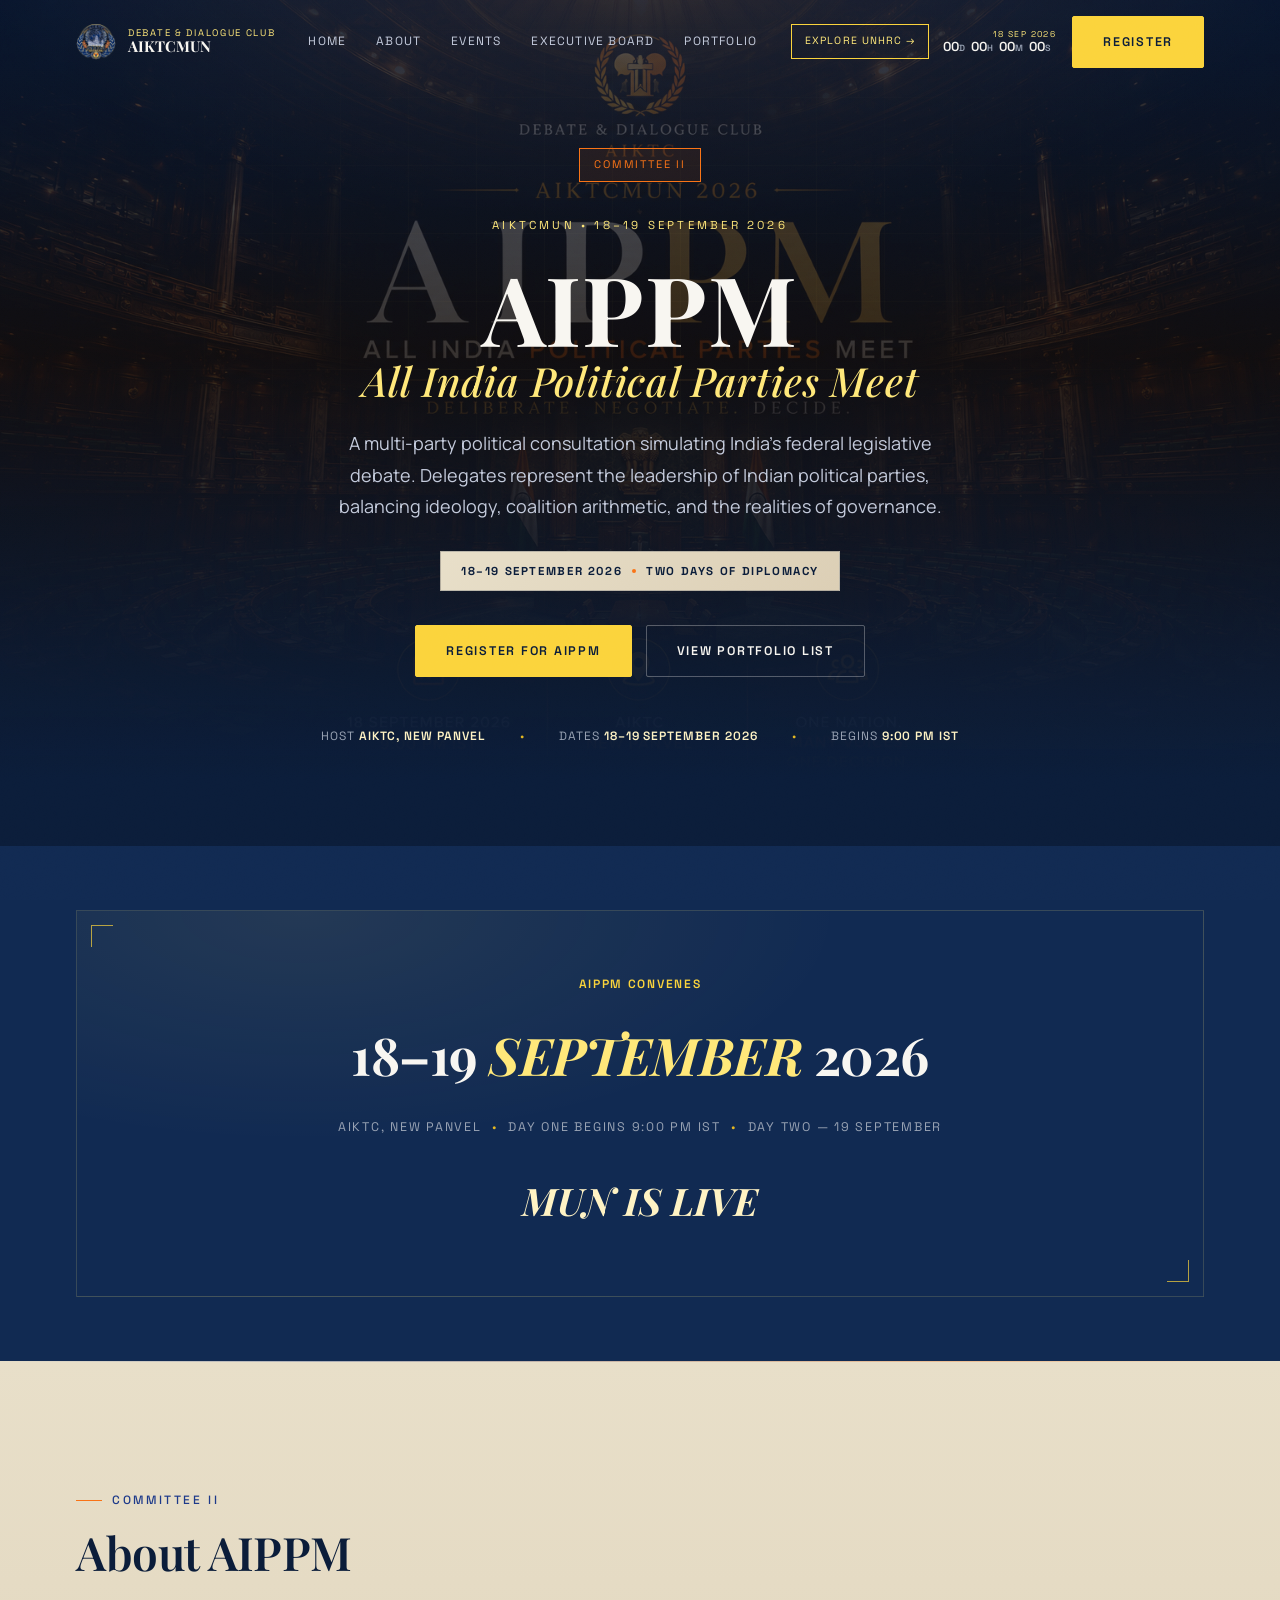
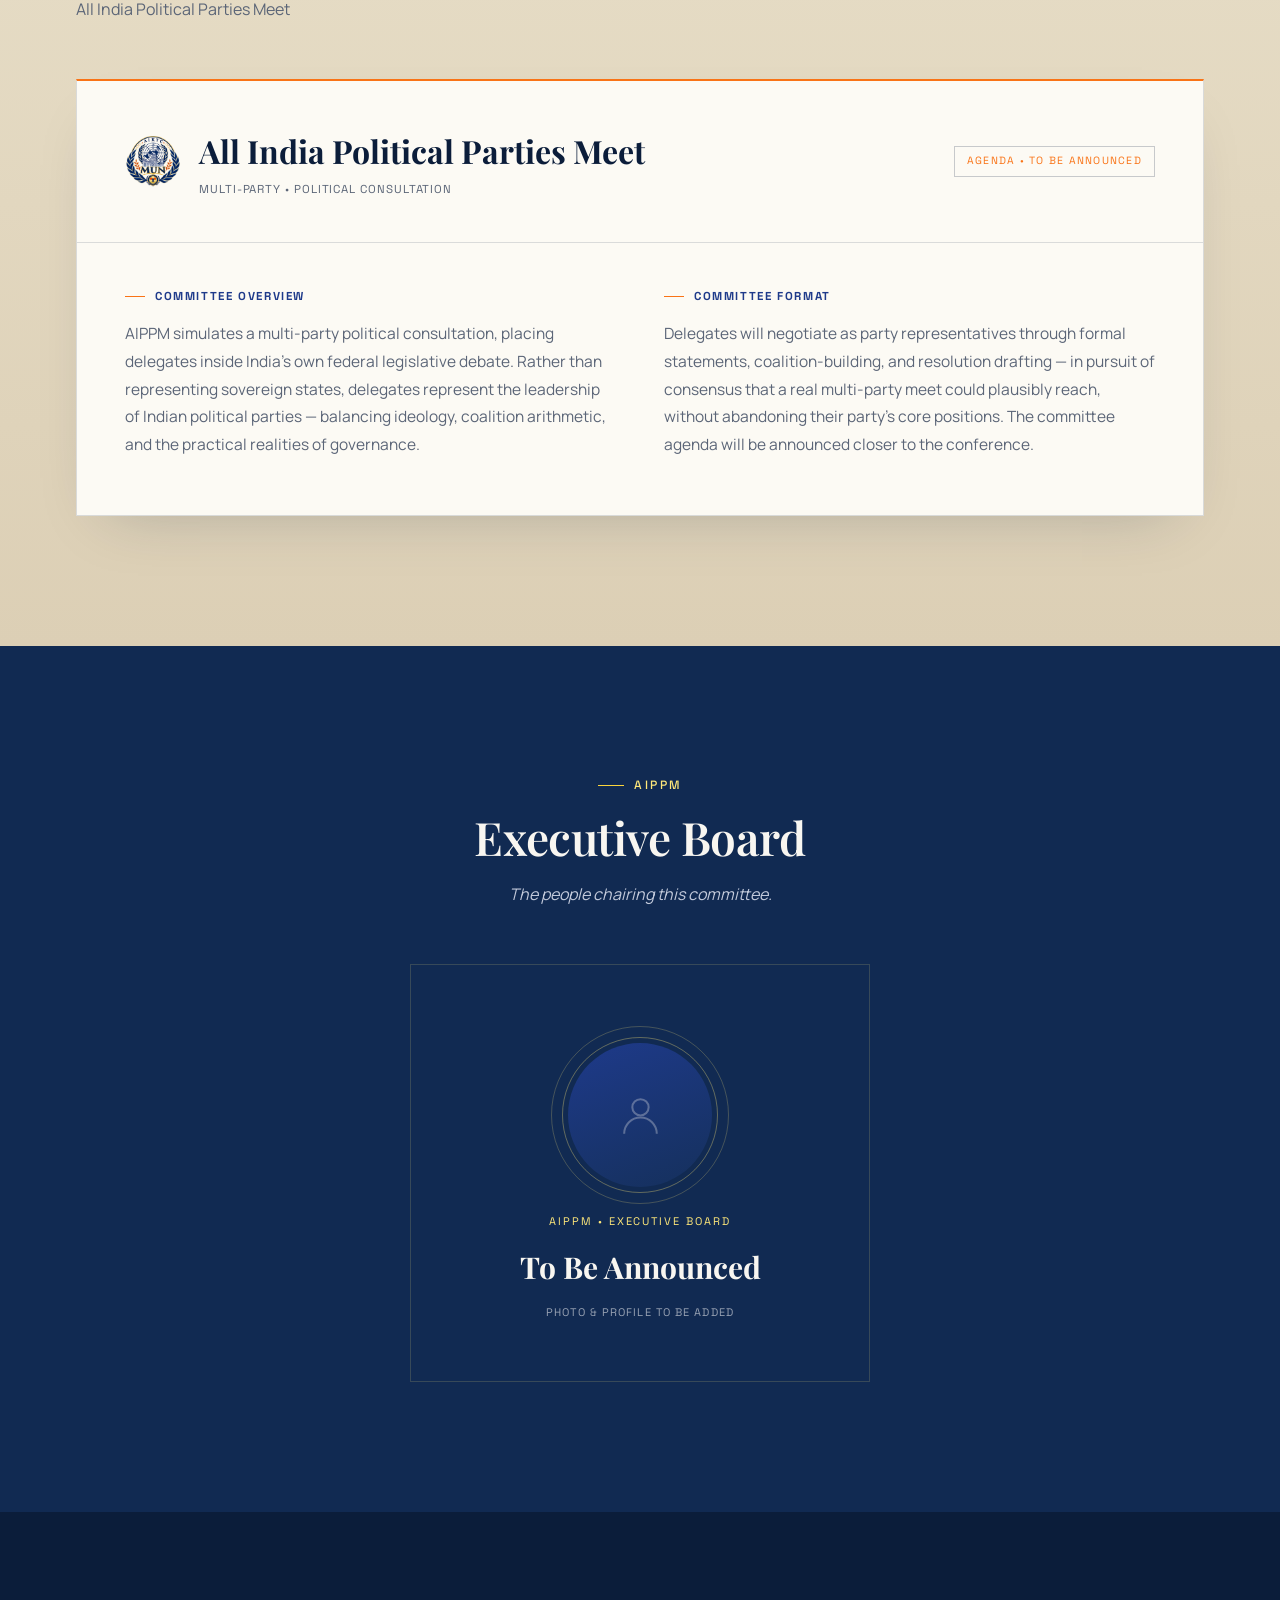
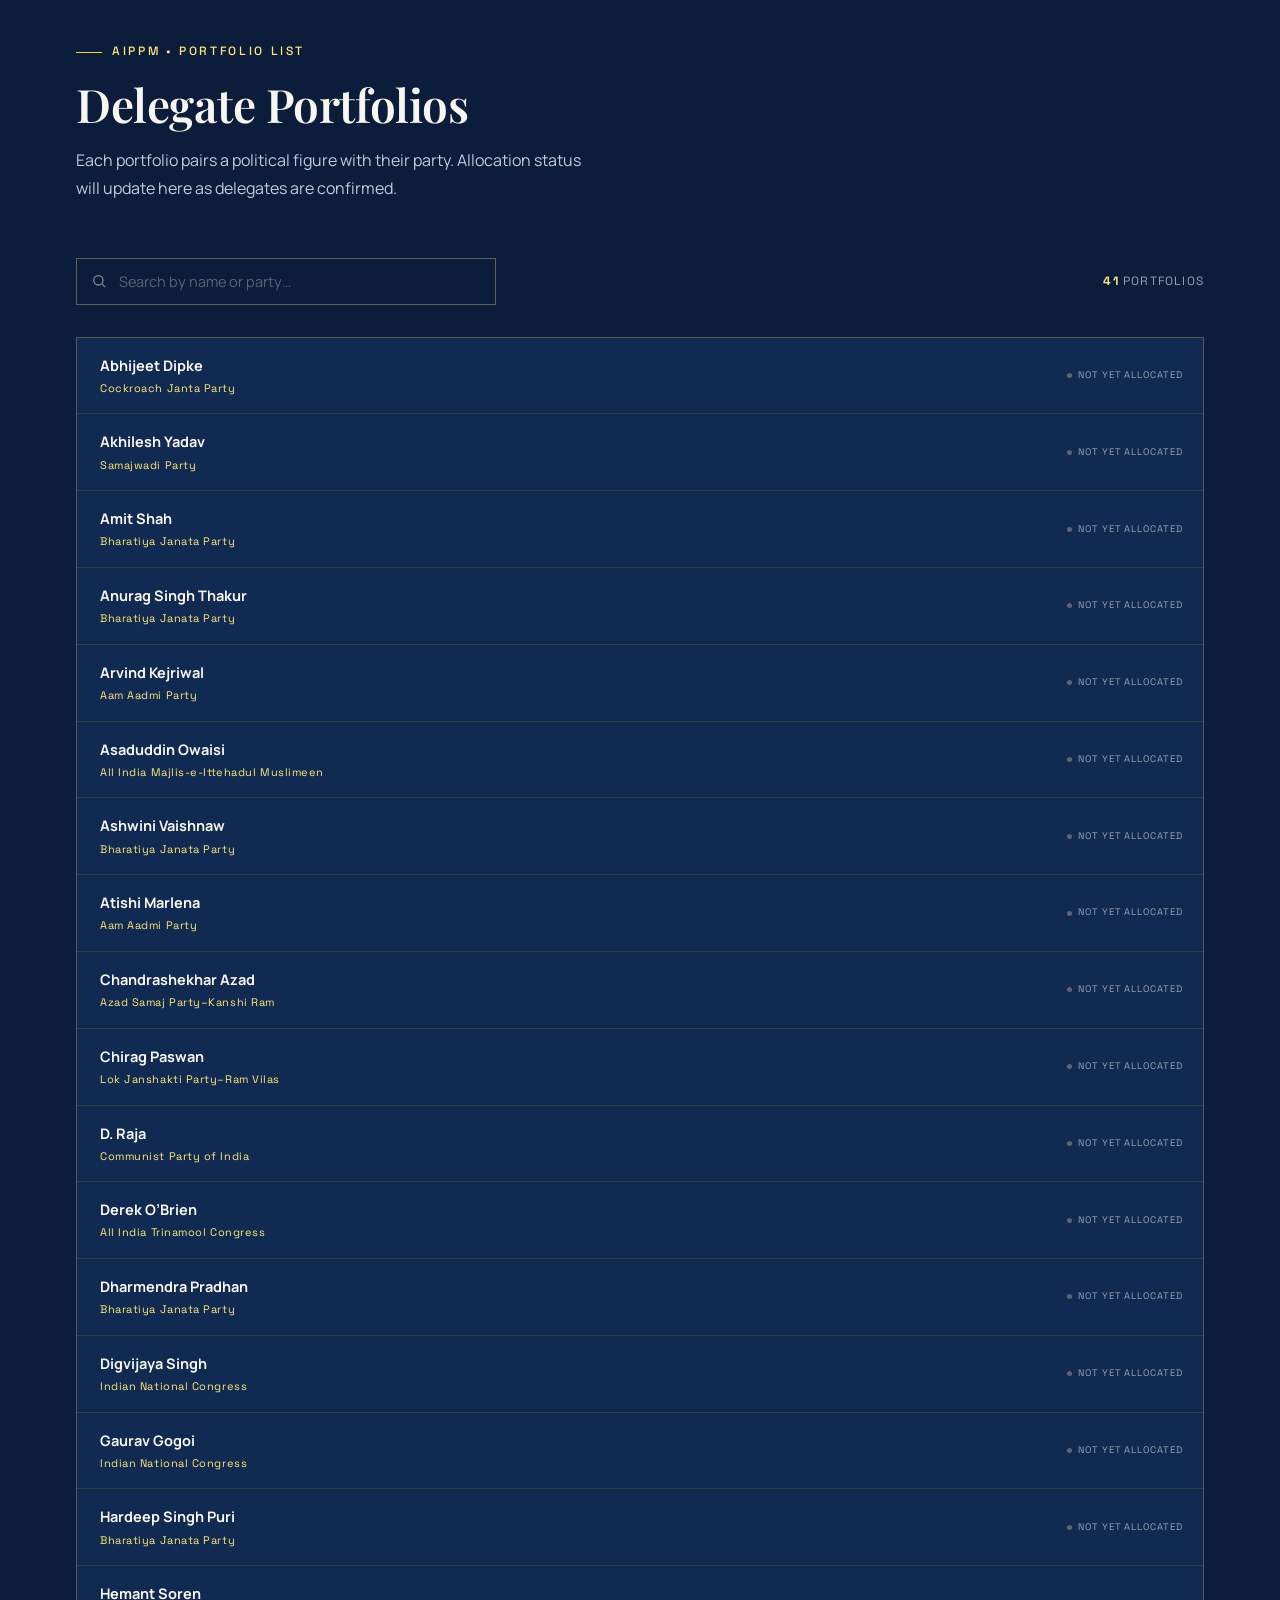
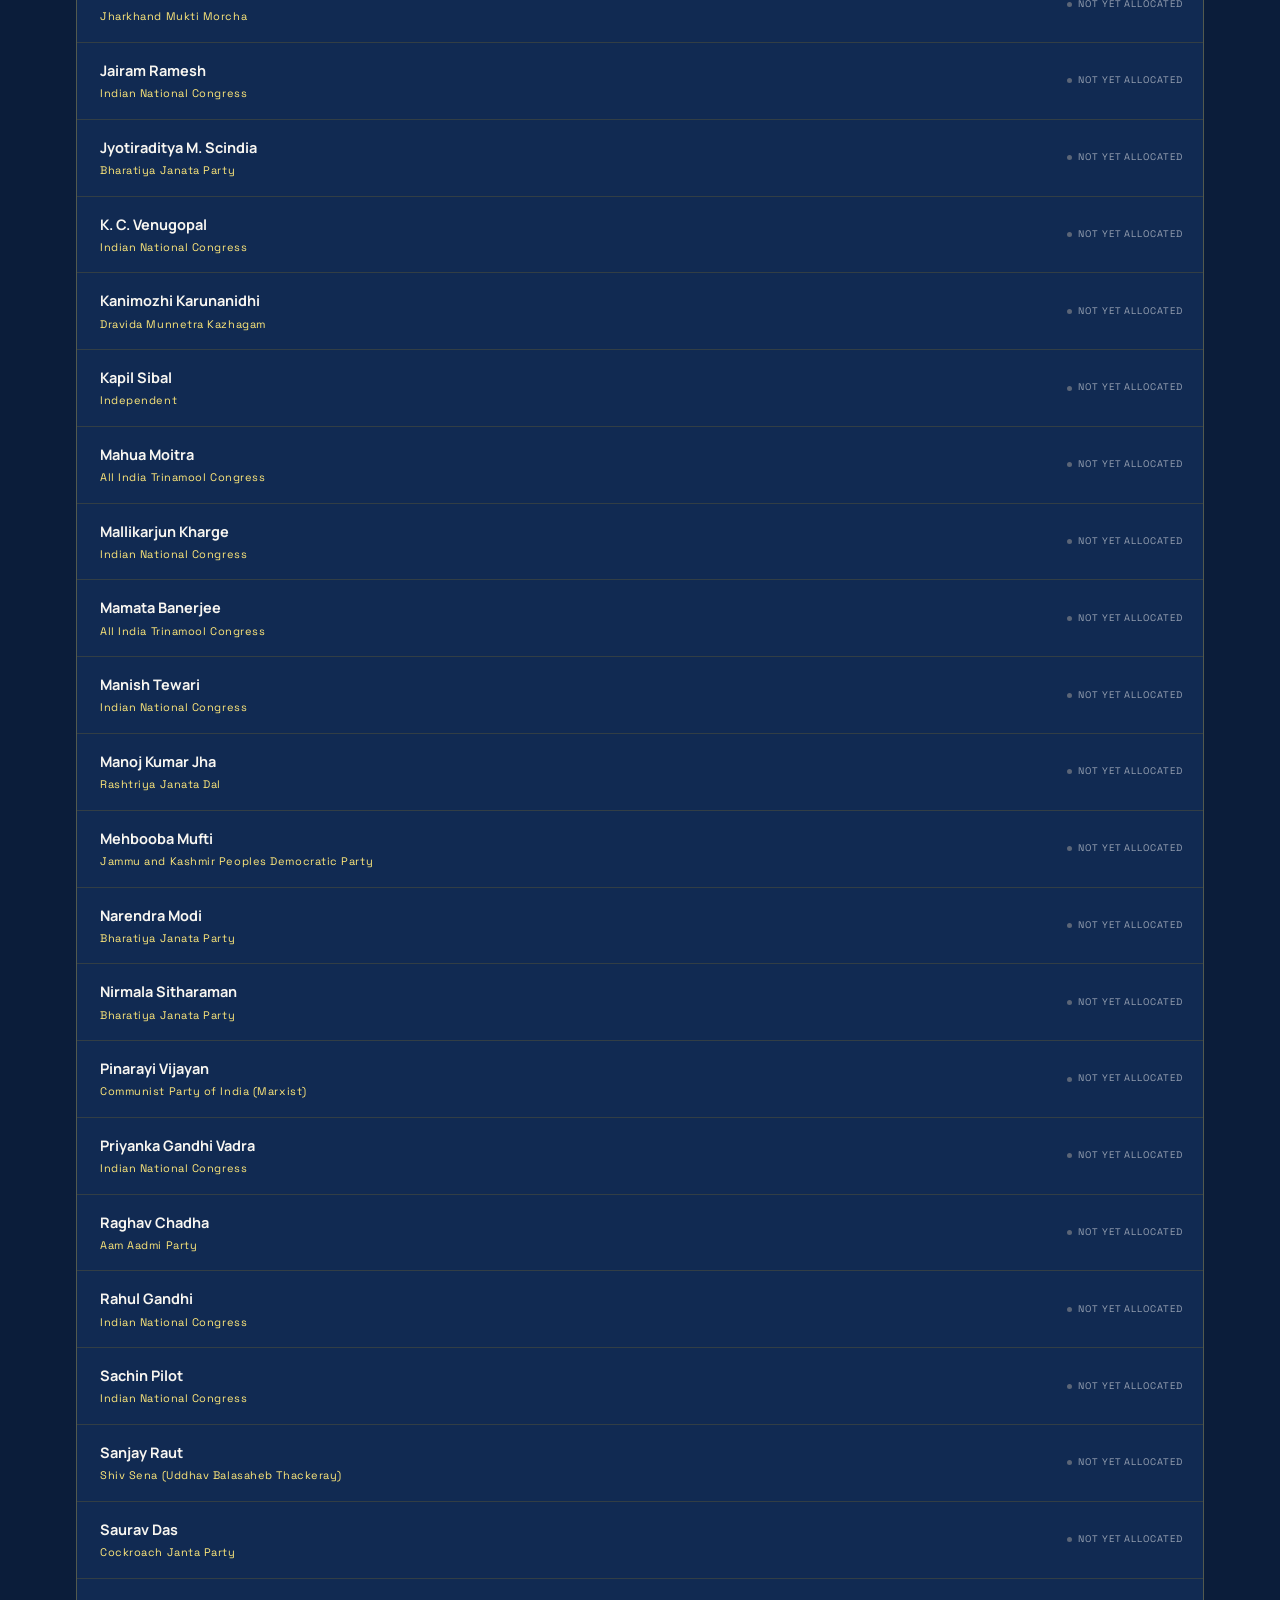
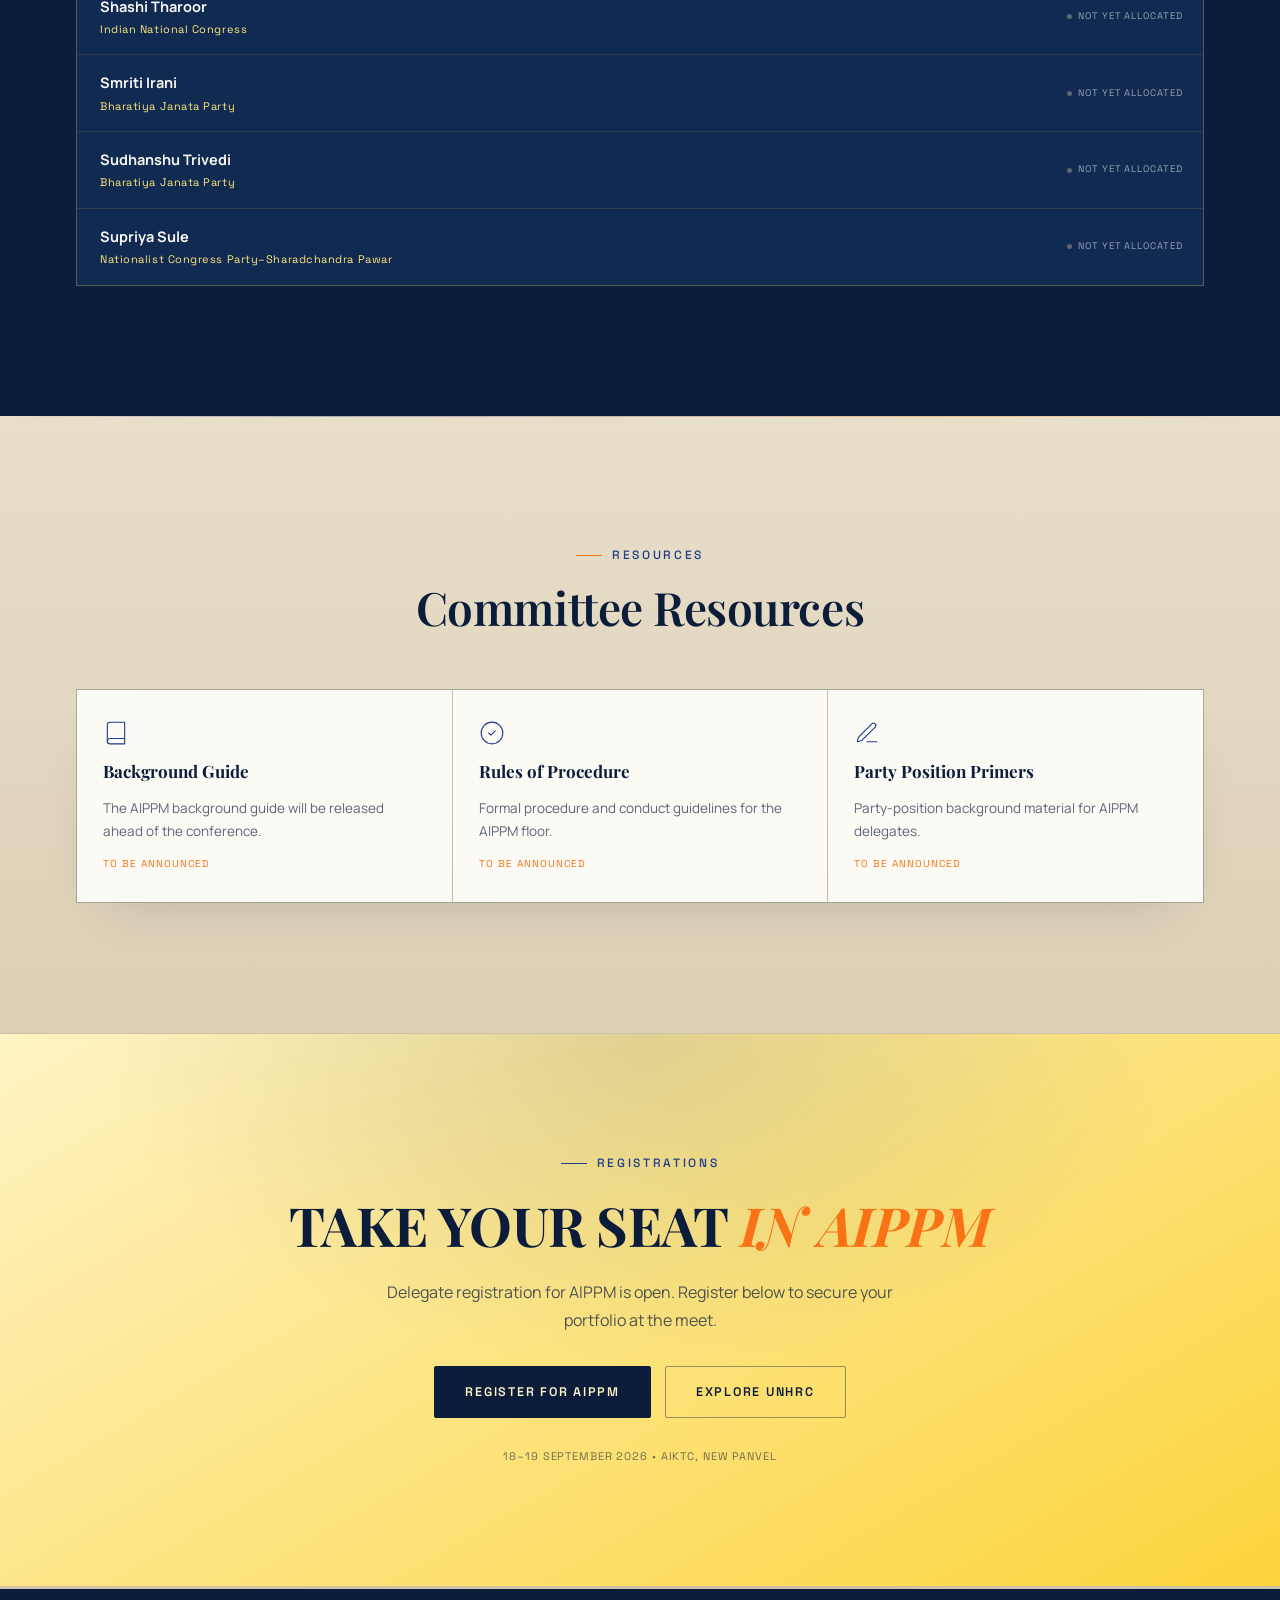
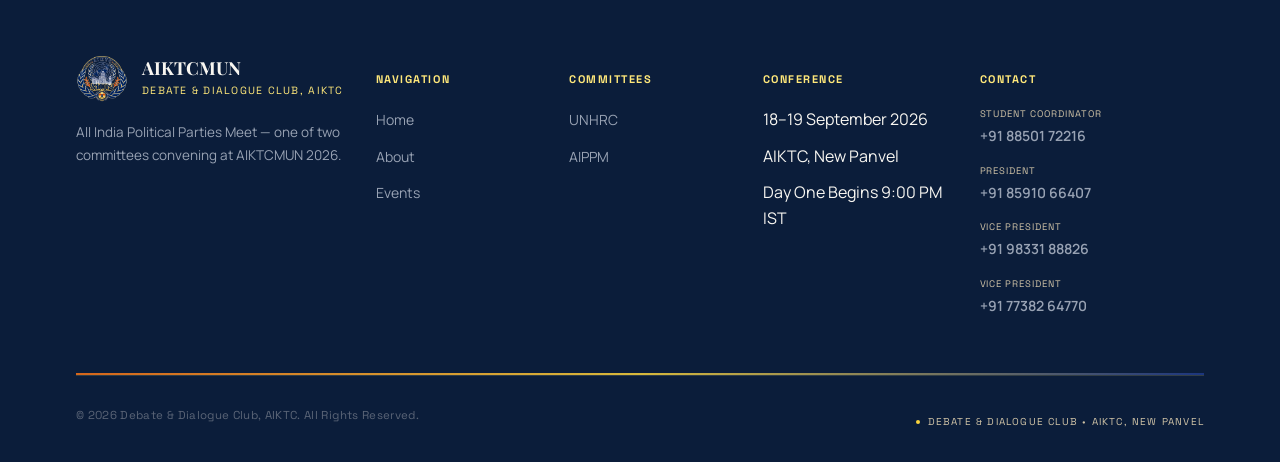
==== commit f52d7463: "Add files via upload" ====
--- a/aippm.html
+++ b/aippm.html
@@ -4,7 +4,7 @@
 <meta charset="UTF-8">
 <meta name="viewport" content="width=device-width, initial-scale=1.0">
 <title>AIPPM &mdash; AIKTCMUN 2026</title>
-<meta name="description" content="AIKTCMUN 2026 &mdash; All India Political Parties Meet (AIPPM). Committee overview, Executive Board, and the full portfolio list. 18 September 2026, AIKTC, New Panvel.">
+<meta name="description" content="AIKTCMUN 2026 &mdash; All India Political Parties Meet (AIPPM). Committee overview, Executive Board, and the full portfolio list. 18&ndash;19 September 2026, AIKTC, New Panvel.">
 <link rel="icon" type="image/png" href="logo.png">
 <link rel="stylesheet" href="style.css">
 </head>
@@ -41,7 +41,7 @@
         <span class="cd-date">18 Sep 2026</span>
         <span class="cd-time"><span id="nc-d">--</span><span class="u">D</span><span id="nc-h">--</span><span class="u">H</span><span id="nc-m">--</span><span class="u">M</span><span id="nc-s">--</span><span class="u">S</span></span>
       </div>
-      <a href="#register" class="btn btn-primary nav-cta">Register</a>
+      <a href="https://munform.vercel.app" class="btn btn-primary nav-cta">Register</a>
       <button class="hamburger" id="hamburger" aria-label="Open menu" aria-expanded="false" aria-controls="mobile-drawer">
         <span></span><span></span><span></span>
       </button>
@@ -60,8 +60,8 @@
     <a href="mun.html"><span>Explore UNHRC</span><span class="idx">06</span></a>
   </nav>
   <div class="drawer-footer">
-    <span class="drawer-cd" id="drawer-countdown">18 SEP 2026 · 9:00 PM IST</span>
-    <a href="#register" class="btn btn-primary" style="width:100%;">Register Interest</a>
+    <span class="drawer-cd" id="drawer-countdown">18&ndash;19 SEP 2026 · 9:00 PM IST</span>
+    <a href="https://munform.vercel.app" class="btn btn-primary" style="width:100%;">Register Interest</a>
   </div>
 </div>
 
@@ -78,7 +78,7 @@
   <div class="hero-inner">
     <span class="committee-tag reveal">Committee II</span>
 
-    <p class="hero-eyebrow reveal" style="margin-top:6px;">AIKTCMUN &bull; 18 September 2026</p>
+    <p class="hero-eyebrow reveal" style="margin-top:6px;">AIKTCMUN &bull; 18&ndash;19 September 2026</p>
 
     <h1 class="hero-heading reveal">
       AIPPM
@@ -89,17 +89,23 @@
       A multi-party political consultation simulating India's federal legislative debate. Delegates represent the leadership of Indian political parties, balancing ideology, coalition arithmetic, and the realities of governance.
     </p>
 
+    <div class="two-day-chip reveal">
+      <span>18&ndash;19 September 2026</span>
+      <span class="dot-sep"></span>
+      <span>Two Days of Diplomacy</span>
+    </div>
+
     <div class="hero-ctas reveal">
-      <a href="#register" class="btn btn-primary">Register for AIPPM</a>
+      <a href="https://munform.vercel.app" class="btn btn-primary">Register for AIPPM</a>
       <a href="#portfolio" class="btn btn-outline">View Portfolio List</a>
     </div>
 
     <div class="hero-meta reveal">
       <span>Host <b>AIKTC, New Panvel</b></span>
       <span class="dot">&bull;</span>
-      <span>Date <b>18 September 2026</b></span>
+      <span>Dates <b>18&ndash;19 September 2026</b></span>
       <span class="dot">&bull;</span>
-      <span>Time <b>9:00 PM IST</b></span>
+      <span>Begins <b>9:00 PM IST</b></span>
     </div>
   </div>
 </section>
@@ -111,11 +117,13 @@
   <div class="container">
     <div class="event-panel reveal">
       <span class="clause-mark">AIPPM CONVENES</span>
-      <h3 class="event-title">18 <em>September</em> 2026</h3>
+      <h3 class="event-title">18&ndash;19 <em>September</em> 2026</h3>
       <p class="event-loc">
         <span>AIKTC, New Panvel</span>
         <span class="sep">&bull;</span>
-        <span>9:00 PM IST</span>
+        <span>Day One Begins 9:00 PM IST</span>
+        <span class="sep">&bull;</span>
+        <span>Day Two &mdash; 19 September</span>
       </p>
 
       <div id="main-countdown">
@@ -137,7 +145,7 @@
 <!-- ============================================================
      ABOUT AIPPM / COMMITTEE OVERVIEW
 ============================================================ -->
-<section class="section on-navy" id="about-aippm">
+<section class="section on-beige" id="about-aippm">
   <div class="container">
     <div class="section-head reveal">
       <span class="eyebrow">Committee II</span>
@@ -145,7 +153,7 @@
       <p class="section-lede">All India Political Parties Meet</p>
     </div>
 
-    <div class="agenda-block reveal">
+    <div class="agenda-block orange-top reveal">
       <div class="agenda-head">
         <div class="ah-left">
           <img src="log.png" alt="">
@@ -225,7 +233,7 @@
 <!-- ============================================================
      RESOURCES
 ============================================================ -->
-<section class="section on-navy-raised">
+<section class="section on-beige">
   <div class="container">
     <div class="section-head center reveal">
       <span class="eyebrow centered">Resources</span>
@@ -258,16 +266,16 @@
 <!-- ============================================================
      REGISTRATION CTA
 ============================================================ -->
-<section class="cta-band" id="register">
+<section class="cta-band on-gold" id="register">
   <div class="cta-band-inner reveal">
     <span class="eyebrow centered">Registrations</span>
     <h2>Take Your Seat <em>in AIPPM</em></h2>
-    <p>Delegate registration for AIPPM will open shortly. Register your interest below and we'll notify you the moment applications open.</p>
+    <p>Delegate registration for AIPPM is open. Register below to secure your portfolio at the meet.</p>
     <div class="cta-actions">
-      <button class="btn btn-primary" data-register-btn>Register Interest</button>
+      <a href="https://munform.vercel.app" class="btn btn-primary">Register for AIPPM</a>
       <a href="mun.html" class="btn btn-outline">Explore UNHRC</a>
     </div>
-    <span class="cta-note">Registrations open soon &bull; 18 September 2026</span>
+    <span class="cta-note">18&ndash;19 September 2026 &bull; AIKTC, New Panvel</span>
   </div>
 </section>
 
@@ -310,9 +318,9 @@
       <div class="footer-col">
         <h5>Conference</h5>
         <ul>
-          <li>18 September 2026</li>
+          <li>18&ndash;19 September 2026</li>
           <li>AIKTC, New Panvel</li>
-          <li>9:00 PM IST</li>
+          <li>Day One Begins 9:00 PM IST</li>
         </ul>
       </div>
 
@@ -339,8 +347,11 @@
       </div>
     </div>
 
+    <div class="footer-accent-rule" aria-hidden="true"></div>
+
     <div class="footer-bottom">
       <p>&copy; 2026 Debate &amp; Dialogue Club, AIKTC. All Rights Reserved.</p>
+      <span class="footer-tag"><span class="dot"></span>Debate &amp; Dialogue Club &bull; AIKTC, New Panvel</span>
     </div>
   </div>
 </footer>
--- a/style.css
+++ b/style.css
@@ -1047,4 +1047,114 @@
 .yellow-rule{ width:64px; height:2px; background:var(--gold-500); }
 
 /* ---------- Footer: remove contact column gracefully on 3-col layout ---------- */
-@media (min-width:768px){ .footer-top.cols-3{ grid-template-columns:1.4fr 0.8fr 0.8fr; } }+@media (min-width:768px){ .footer-top.cols-3{ grid-template-columns:1.4fr 0.8fr 0.8fr; } }
+
+/* ============================================================
+   PREMIUM COLOR-SYSTEM UPGRADE
+   Beige/ivory editorial sections, gold CTA band, committee-
+   specific accents (UNHRC = royal blue, AIPPM = burnt orange),
+   two-day messaging chip. All self-contained — does not touch
+   markup structure, only adds new classes + section variants.
+   ============================================================ */
+
+/* ---------- Beige editorial section (light, self-contained tokens) ---------- */
+.section.on-beige{
+  background:linear-gradient(180deg, var(--beige-100) 0%, var(--beige-200) 100%);
+  color:var(--text-onLight);
+  position:relative;
+  --text-onDark:var(--text-onLight);
+  --text-onDark-dim:var(--text-onLight-dim);
+  --surface:#FCFAF4;
+  --surface-raised:#FFFFFF;
+  --line:rgba(11,29,58,0.14);
+  --line-strong:rgba(11,29,58,0.28);
+  --slate-300:var(--slate-500);
+}
+.section.on-beige::before{
+  content:''; position:absolute; top:0; left:0; right:0; height:1px;
+  background:linear-gradient(90deg, transparent, var(--navy-700) 25%, var(--oxblood) 75%, transparent);
+  opacity:0.3;
+}
+.section.on-beige .eyebrow{ color:var(--navy-700); }
+.section.on-beige .eyebrow::before{ background:var(--oxblood); }
+.section.on-beige .section-title{ color:var(--navy-950); }
+.section.on-beige .section-title em{ color:var(--oxblood); font-style:italic; }
+.section.on-beige .clause-mark{ color:var(--oxblood); }
+.section.on-beige .intro-copy .lead{ color:var(--navy-950); }
+.section.on-beige .stat-row{ border-color:rgba(11,29,58,0.16); }
+.section.on-beige .stat-row .num{ color:var(--navy-700); }
+.section.on-beige .stat-row .lab{ color:var(--slate-500); }
+.section.on-beige .ah-name{ color:var(--navy-950); }
+.section.on-beige .badge{ color:var(--oxblood); border-color:rgba(11,29,58,0.22); }
+.section.on-beige .agenda-col h4{ color:var(--navy-700); }
+.section.on-beige .agenda-col h4::before{ background:var(--oxblood); }
+.section.on-beige .agenda-block{ border-top-color:var(--navy-700); box-shadow:0 24px 60px -32px rgba(11,29,58,0.25); }
+.section.on-beige .agenda-block.orange-top{ border-top-color:var(--oxblood); }
+.section.on-beige .resource-cell h4{ color:var(--navy-950); }
+.section.on-beige .resource-cell svg{ stroke:var(--navy-700); }
+.section.on-beige .resource-cell .rc-status{ color:var(--oxblood); }
+.section.on-beige .resource-cell:hover{ background:var(--beige-200) !important; }
+.section.on-beige .resource-grid{ box-shadow:0 24px 60px -32px rgba(11,29,58,0.2); }
+
+/* ---------- Two-day messaging chip (beige pill) ---------- */
+.two-day-chip{
+  display:inline-flex; align-items:center; gap:10px;
+  background:linear-gradient(135deg, var(--beige-100), var(--beige-200));
+  border:1px solid rgba(11,29,58,0.2);
+  color:var(--navy-950);
+  padding:9px 18px;
+  font-family:var(--font-mono); font-size:10.5px; letter-spacing:0.14em; text-transform:uppercase; font-weight:700;
+}
+@media (min-width:640px){ .two-day-chip{ font-size:11.5px; padding:10px 20px; } }
+.two-day-chip .dot-sep{ width:4px; height:4px; border-radius:50%; background:var(--oxblood); flex-shrink:0; }
+
+/* ---------- Committee-specific accents ---------- */
+.committee-tag.royal{ border-color:var(--navy-700); color:var(--gold-400); background:rgba(30,58,138,0.2); }
+.committee-panel{ position:relative; }
+.committee-panel::after{ content:''; position:absolute; left:0; right:0; bottom:0; height:3px; z-index:2; }
+.committee-panel.unhrc::after{ background:linear-gradient(90deg, var(--navy-700), var(--gold-400)); }
+.committee-panel.aippm::after{ background:linear-gradient(90deg, var(--oxblood), var(--gold-400)); }
+
+.portfolio-cell{ transition:background .3s, box-shadow .3s; }
+.portfolio-cell:hover{ box-shadow:inset 0 3px 0 var(--gold-400); }
+
+/* ---------- Gold CTA band variant ---------- */
+.cta-band.on-gold{
+  background:
+    radial-gradient(ellipse 70% 100% at 50% 0%, rgba(11,29,58,0.12), transparent 60%),
+    linear-gradient(150deg, var(--gold-300) 0%, var(--gold-500) 100%);
+  border-top:1px solid var(--beige-300); border-bottom:1px solid var(--beige-300);
+}
+.cta-band.on-gold .eyebrow{ color:var(--navy-700); }
+.cta-band.on-gold .eyebrow::before{ background:var(--navy-700); }
+.cta-band.on-gold h2{ color:var(--navy-950); }
+.cta-band.on-gold h2 em{ color:var(--oxblood); font-style:italic; }
+.cta-band.on-gold p{ color:rgba(11,29,58,0.72); }
+.cta-band.on-gold .cta-note{ color:rgba(11,29,58,0.58); }
+.cta-band.on-gold .btn-primary{ background:var(--navy-950); color:var(--gold-300); border-color:var(--navy-950); }
+.cta-band.on-gold .btn-primary:hover{ background:var(--navy-800); border-color:var(--navy-800); box-shadow:0 14px 30px -12px rgba(11,29,58,0.45); }
+.cta-band.on-gold .btn-outline{ color:var(--navy-950); border-color:rgba(11,29,58,0.42); }
+.cta-band.on-gold .btn-outline:hover{ border-color:var(--navy-950); color:var(--navy-800); }
+
+/* ---------- Footer richer beige/gold accent ---------- */
+.footer-accent-rule{ height:2px; width:100%; background:linear-gradient(90deg, var(--oxblood) 0%, var(--gold-500) 50%, var(--navy-700) 100%); opacity:0.85; }
+.footer-tag{
+  display:inline-flex; align-items:center; gap:8px;
+  font-family:var(--font-mono); font-size:10px; letter-spacing:0.12em; text-transform:uppercase;
+  color:var(--beige-300); margin-top:14px;
+}
+.footer-tag .dot{ width:4px; height:4px; border-radius:50%; background:var(--gold-500); }
+
+/* ---------- Editorial strip (beige stat/quote band, self-contained) ---------- */
+.editorial-strip{ display:grid; grid-template-columns:1fr; gap:32px; align-items:center; }
+@media (min-width:900px){ .editorial-strip{ grid-template-columns:1.2fr 0.8fr; gap:56px; } }
+.editorial-strip .es-quote{
+  font-family:var(--font-display); font-style:italic; font-weight:600;
+  font-size:clamp(19px,2.4vw,26px); line-height:1.55; color:var(--navy-950);
+}
+.editorial-strip .es-quote .mark{ color:var(--oxblood); font-style:normal; font-weight:700; }
+.editorial-strip .es-stats{ display:flex; flex-wrap:wrap; border-top:1px solid rgba(11,29,58,0.16); padding-top:20px; }
+@media (min-width:640px){ .editorial-strip .es-stats{ border-top:none; border-left:1px solid rgba(11,29,58,0.16); padding-top:0; padding-left:40px; } }
+.editorial-strip .es-stat{ flex:1 1 50%; padding:6px 16px 6px 0; }
+.editorial-strip .es-stat .es-num{ font-family:var(--font-mono); font-weight:700; font-size:28px; color:var(--navy-700); display:block; }
+.editorial-strip .es-stat .es-lab{ font-family:var(--font-mono); font-size:10px; letter-spacing:0.1em; text-transform:uppercase; color:var(--slate-500); }
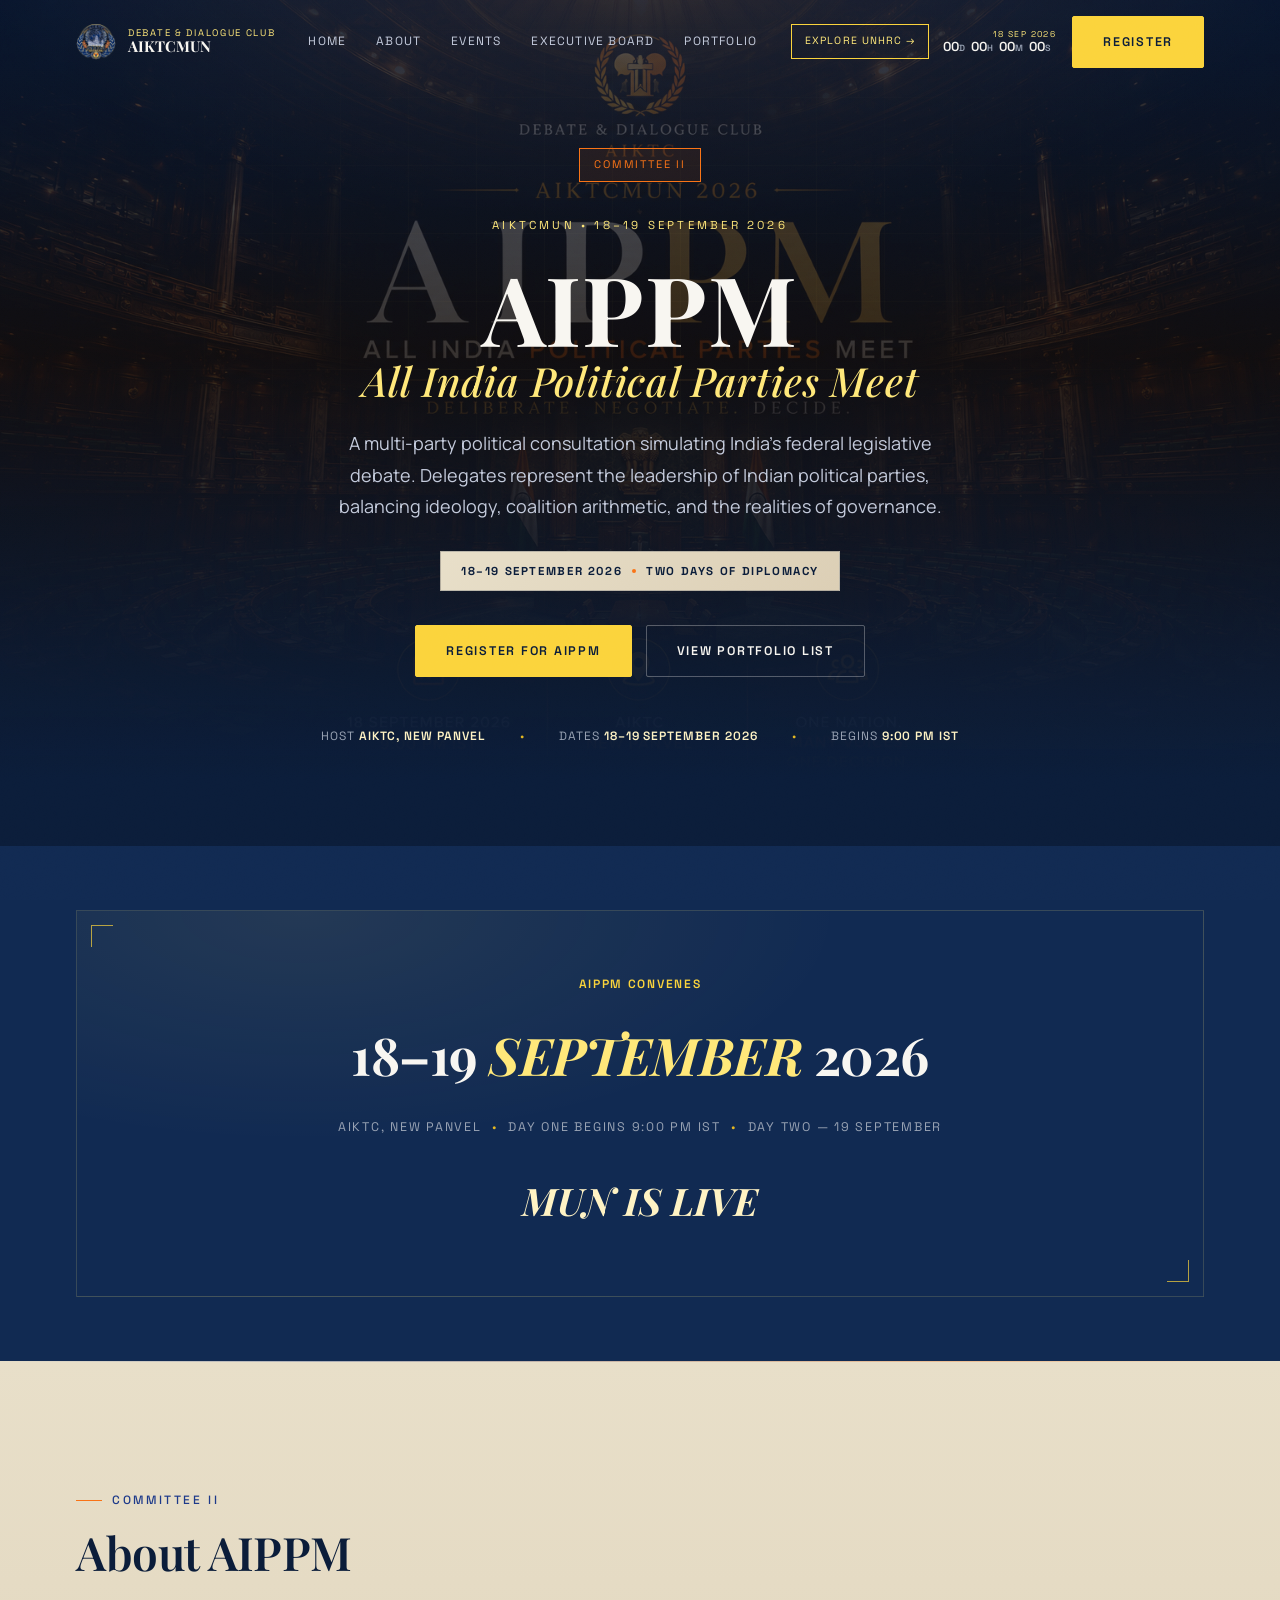
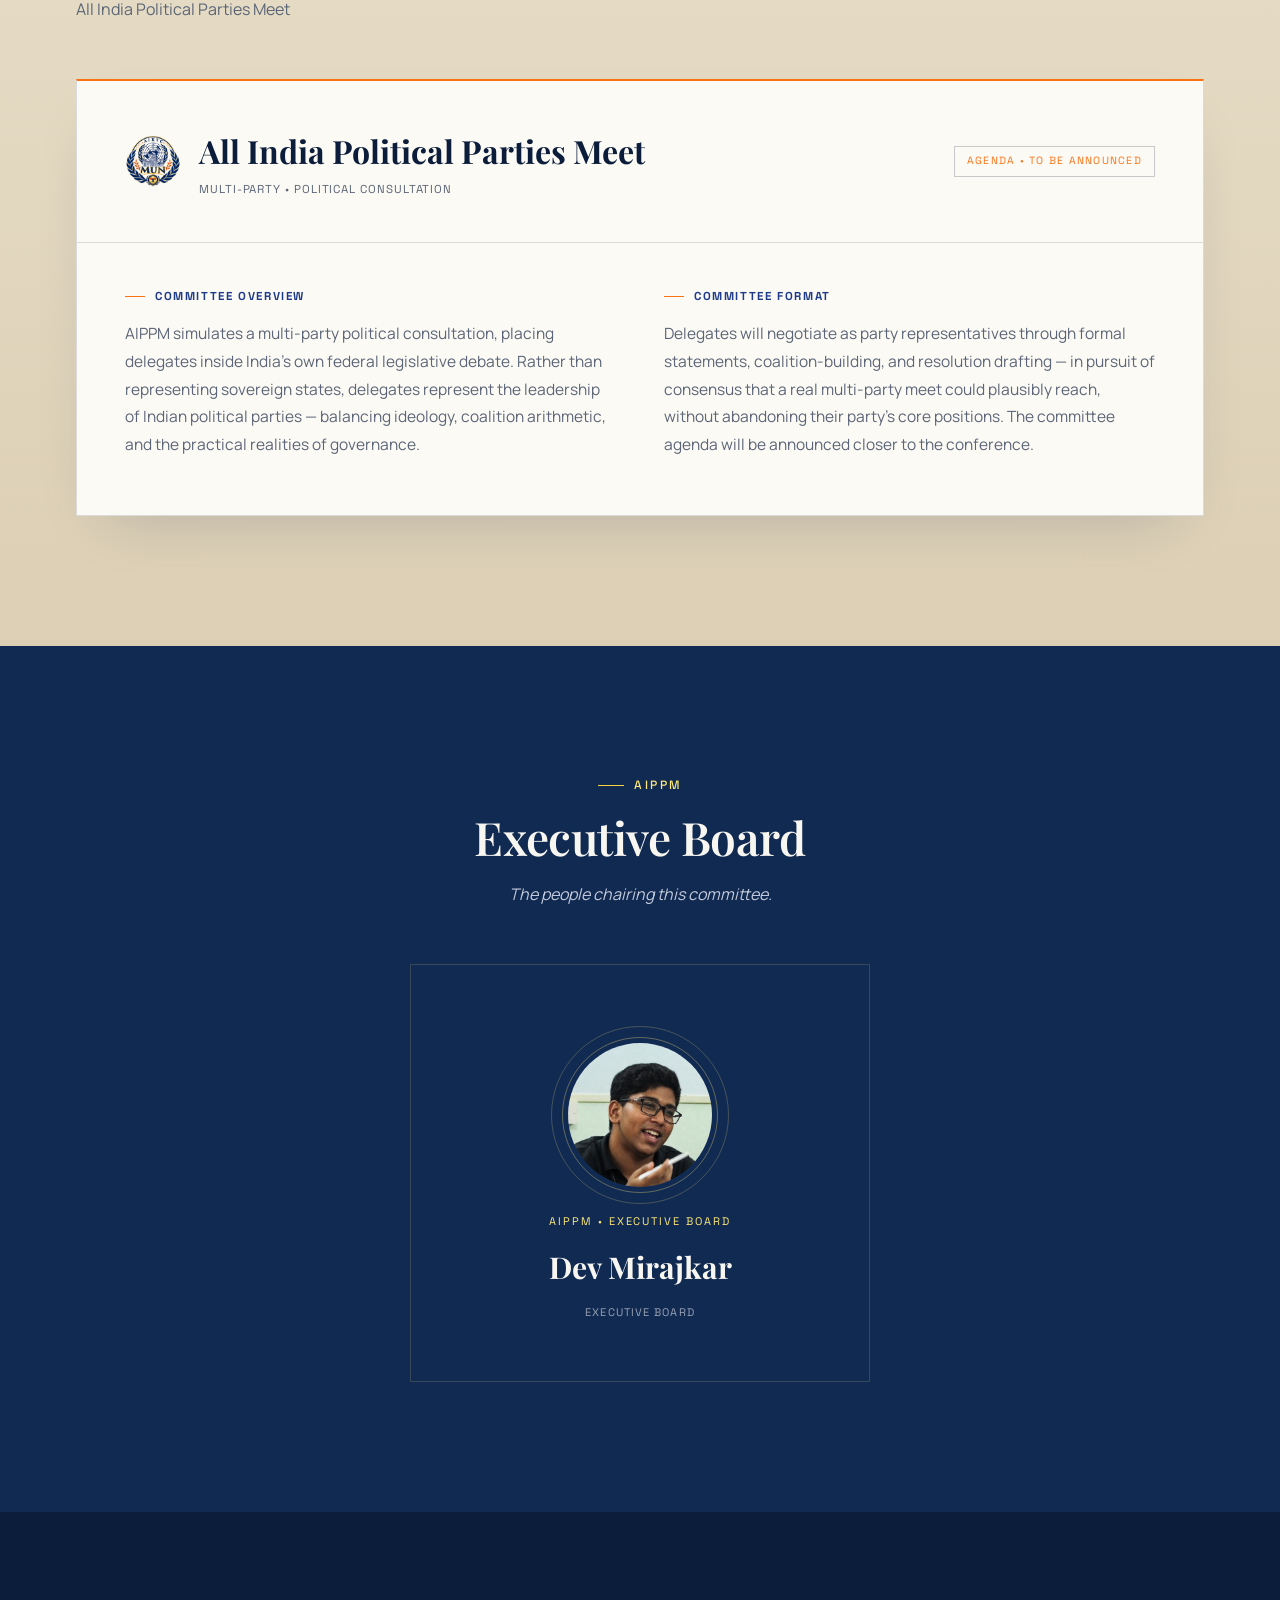
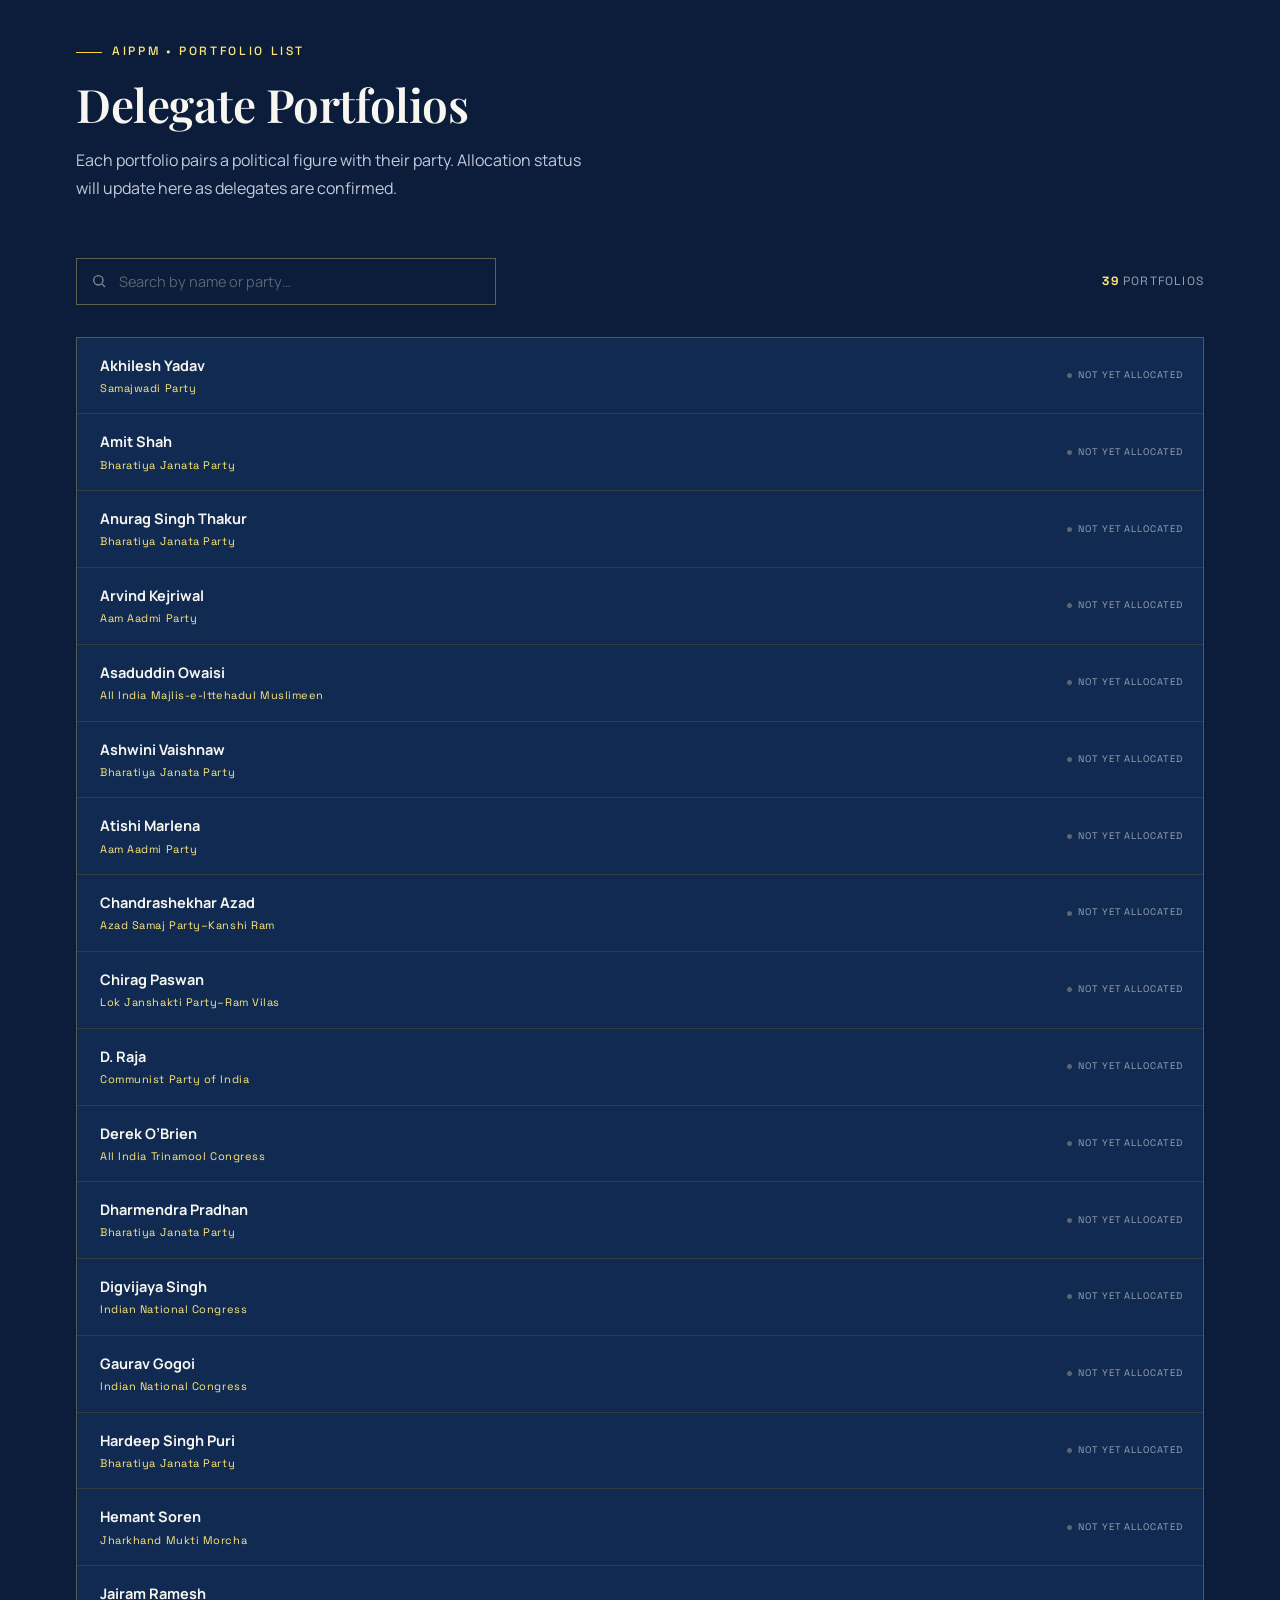
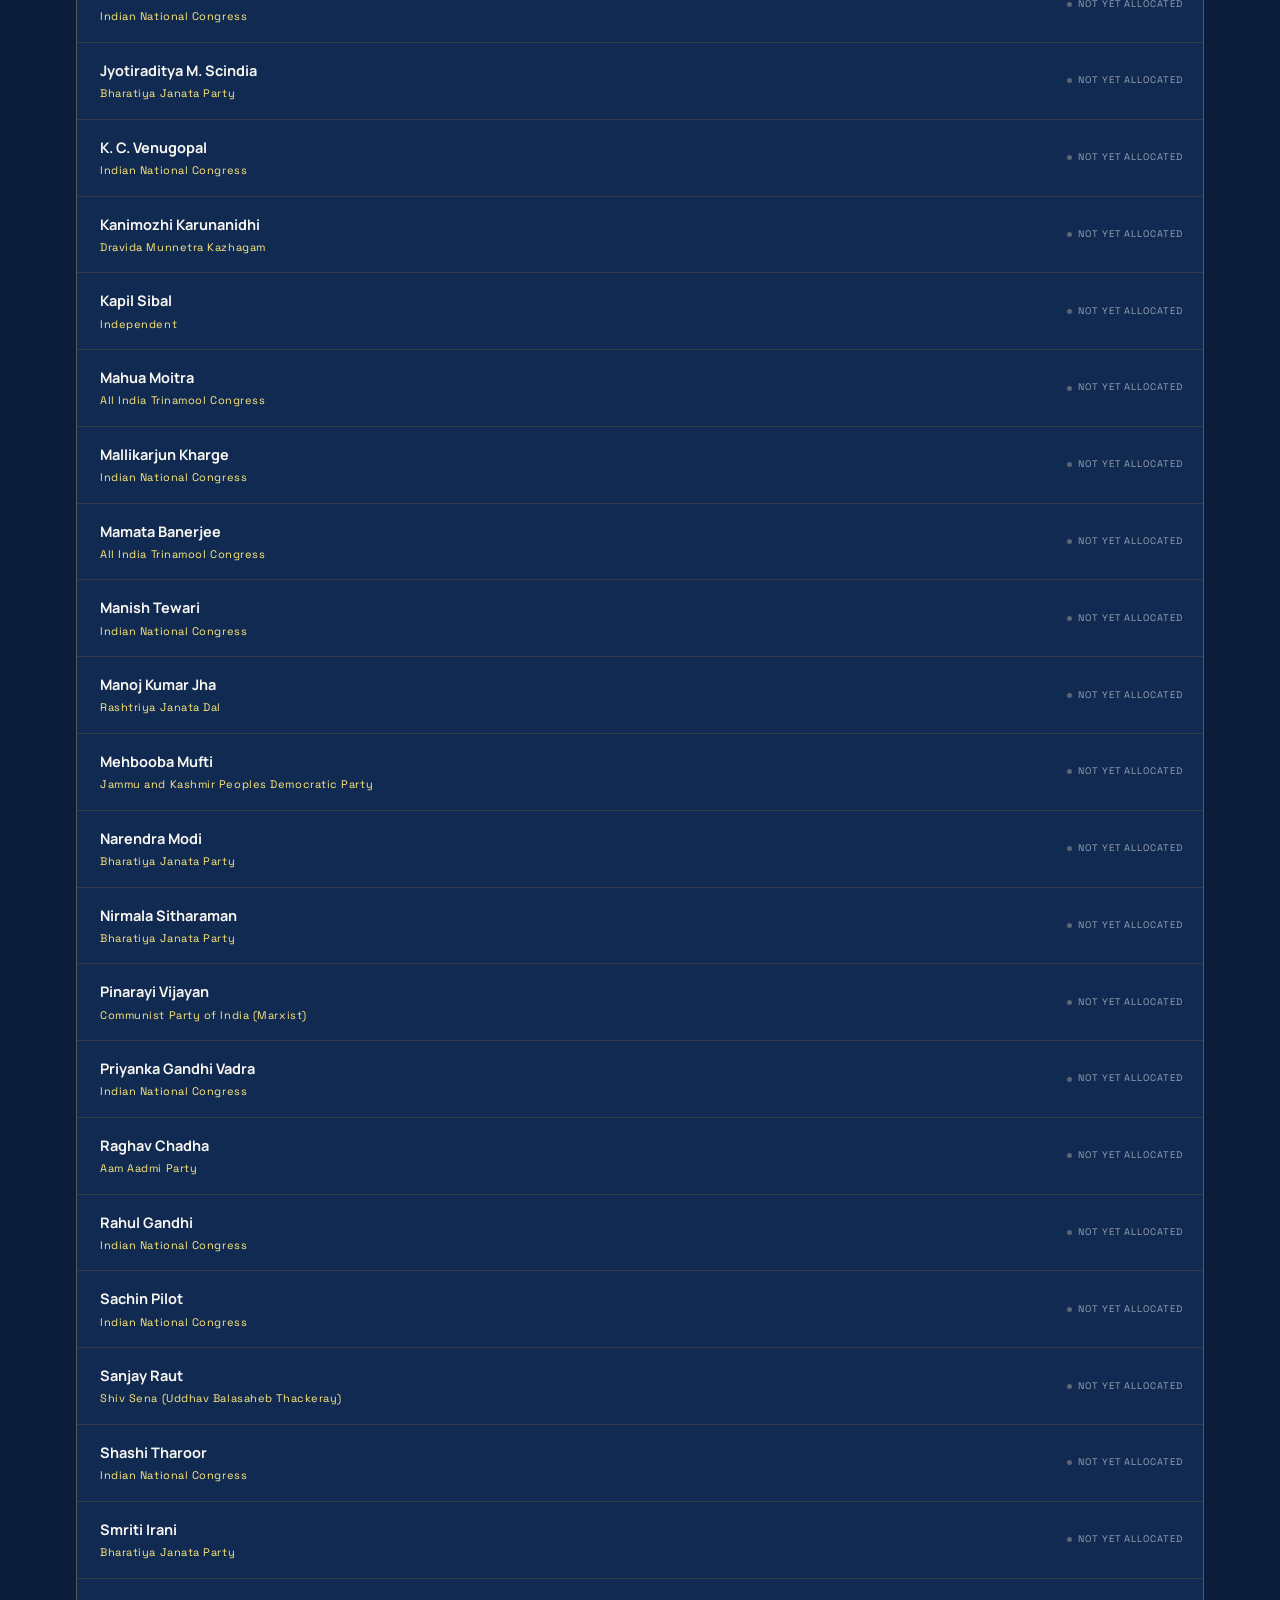
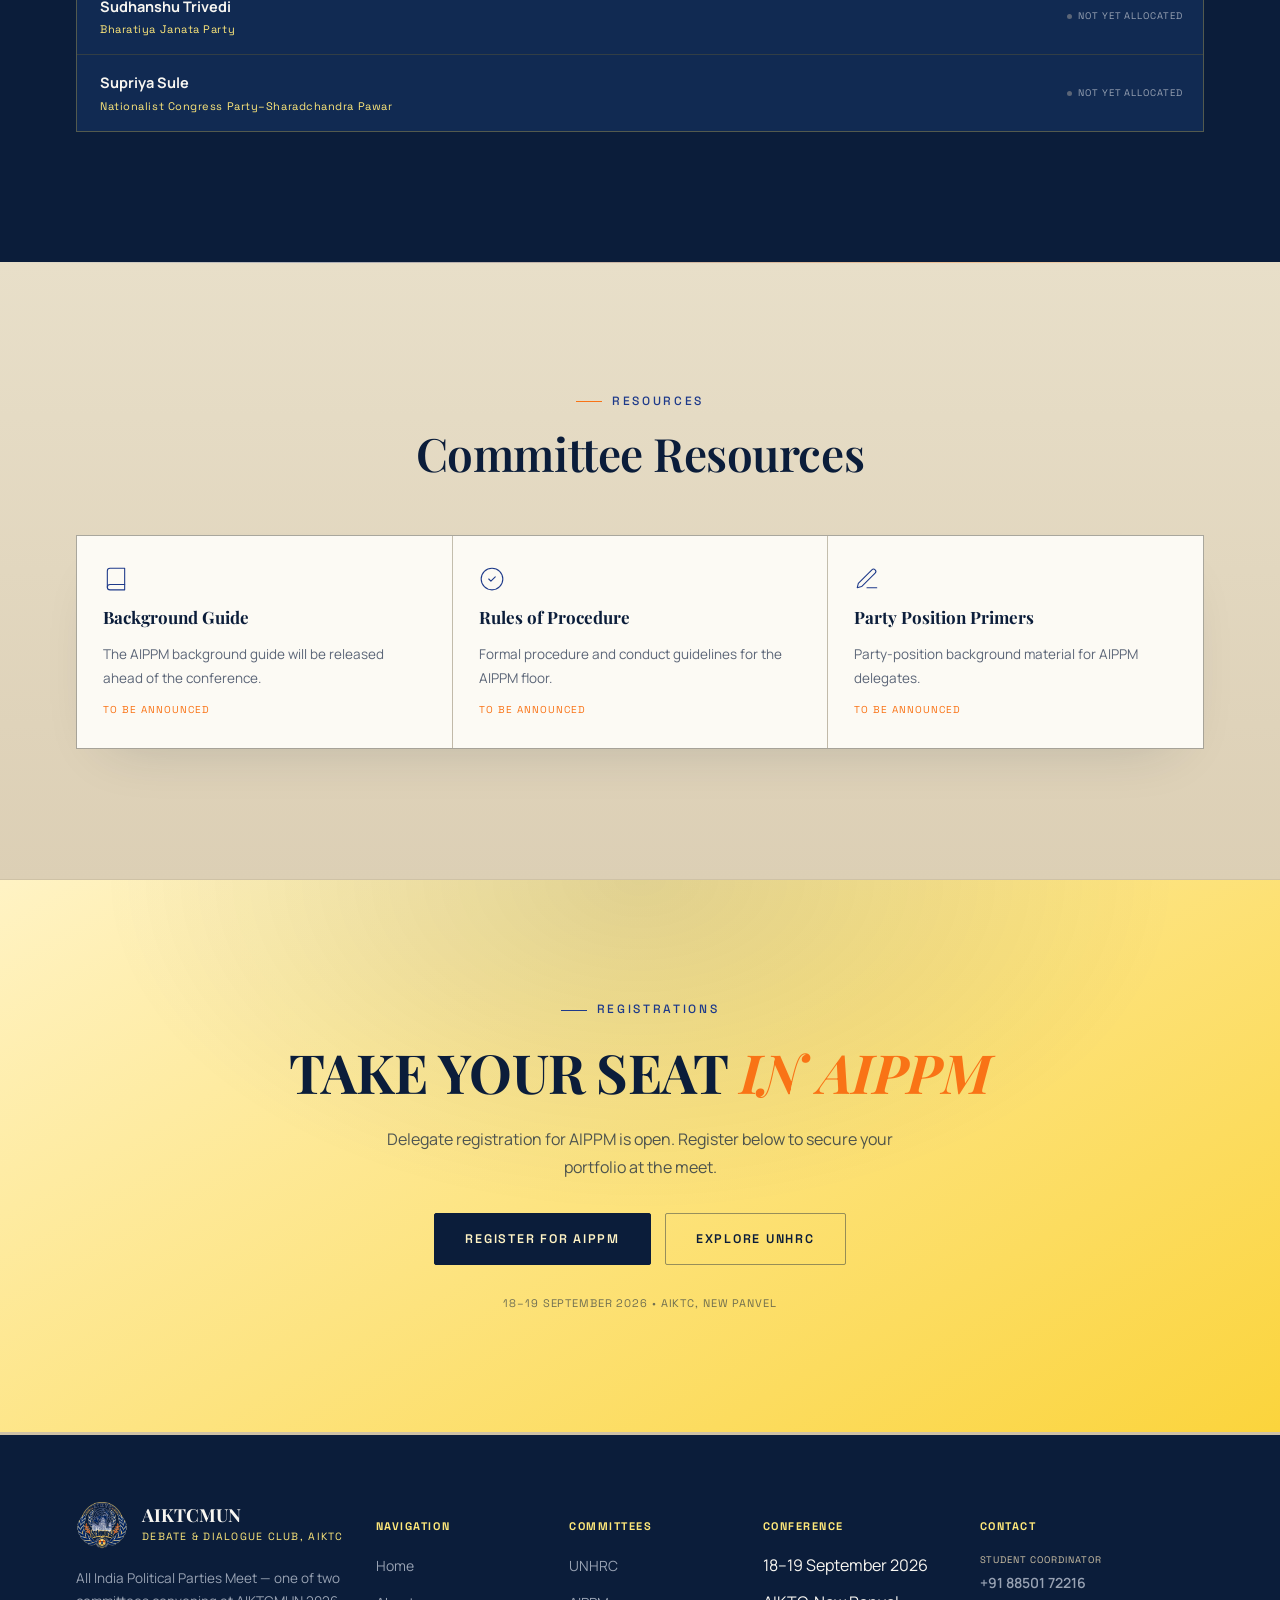
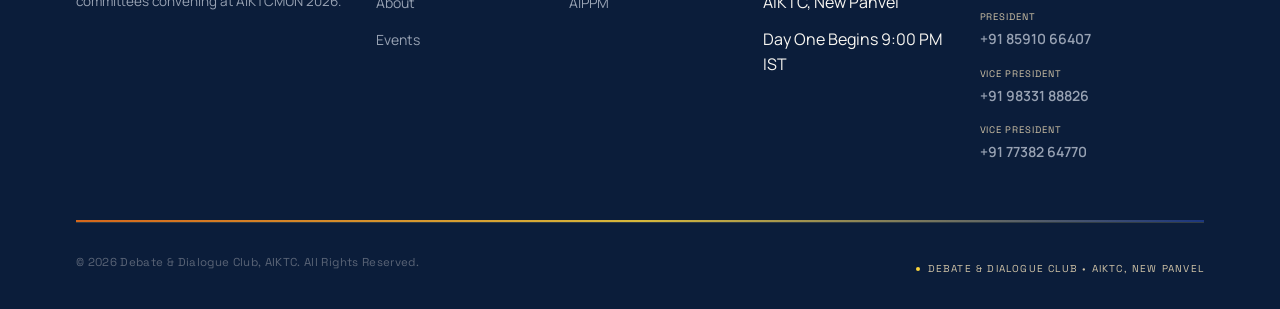
==== commit 92c85bf6: "Add files via upload" ====
--- a/aippm.html
+++ b/aippm.html
@@ -194,14 +194,14 @@
 
     <div class="eb-showcase single reveal-stagger" id="eb-showcase">
       <div class="eb-feature">
-        <div class="eb-feature-photo placeholder">
+        <div class="eb-feature-photo">
           <div class="eb-feature-photo-inner">
-            <svg viewBox="0 0 24 24" fill="none" stroke="currentColor" stroke-width="1"><circle cx="12" cy="8" r="4"/><path d="M4 21c0-4.4 3.6-8 8-8s8 3.6 8 8"/></svg>
+            <img src="Dev Mirajkar.jpeg" alt="Dev Mirajkar — AIPPM Executive Board">
           </div>
         </div>
         <span class="eb-feature-committee">AIPPM &bull; Executive Board</span>
-        <span class="eb-feature-name">To Be Announced</span>
-        <span class="eb-feature-position">Photo &amp; profile to be added</span>
+        <span class="eb-feature-name">Dev Mirajkar</span>
+        <span class="eb-feature-position">Executive Board</span>
       </div>
     </div>
   </div>
@@ -223,7 +223,7 @@
         <svg viewBox="0 0 24 24" fill="none" stroke="currentColor" stroke-width="2" aria-hidden="true"><circle cx="11" cy="11" r="7"/><path d="m21 21-4.3-4.3"/></svg>
         <input type="text" id="aippm-search-input" placeholder="Search by name or party&hellip;" aria-label="Search AIPPM portfolios">
       </div>
-      <span class="portfolio-count"><b id="aippm-count-num">41</b> Portfolios</span>
+      <span class="portfolio-count"><b id="aippm-count-num">39</b> Portfolios</span>
     </div>
 
     <div class="portfolio-list reveal" id="aippm-portfolio-list"></div>
--- a/style.css
+++ b/style.css
@@ -795,6 +795,12 @@
   transition:background .3s;
 }
 .portfolio-cell:hover{ background:var(--navy-700); }
+.portfolio-cell .pc-name-row{ display:flex; align-items:flex-start; gap:9px; }
+.portfolio-cell .pc-flag{
+  width:28px; height:21px; object-fit:cover; border-radius:2px;
+  border:1px solid var(--line-strong); flex-shrink:0; margin-top:1px;
+  background:var(--navy-950);
+}
 .portfolio-cell .pc-name{ font-family:var(--font-body); font-size:13.5px; font-weight:700; color:var(--ivory-50); line-height:1.35; }
 .portfolio-cell .pc-status{
   font-family:var(--font-mono); font-size:9px; letter-spacing:0.1em; text-transform:uppercase; color:var(--slate-500);
@@ -1030,7 +1036,23 @@
 .portfolio-row:hover{ background:var(--navy-700); border-left-color:var(--oxblood); }
 .portfolio-row .pr-main{ display:flex; flex-direction:column; gap:3px; min-width:0; }
 .portfolio-row .pr-name{ font-family:var(--font-body); font-weight:700; font-size:14.5px; color:var(--ivory-50); }
-.portfolio-row .pr-party{ font-family:var(--font-mono); font-size:11px; letter-spacing:0.05em; color:var(--gold-400); }
+.portfolio-row .pr-party{
+  font-family:var(--font-mono); font-size:11px; letter-spacing:0.05em; color:var(--gold-400);
+  display:flex; align-items:center; gap:7px;
+}
+.portfolio-row .pr-party-name{ line-height:1.3; }
+.party-symbol{ flex-shrink:0; display:inline-flex; align-items:center; justify-content:center; }
+.party-symbol--svg{
+  width:16px; height:16px; color:var(--gold-400);
+}
+.party-symbol--svg svg{ width:100%; height:100%; display:block; }
+.party-symbol--text{
+  min-width:16px; height:16px; padding:0 4px;
+  border:1px solid var(--line-strong); border-radius:2px;
+  font-family:var(--font-mono); font-size:8.5px; font-weight:700; letter-spacing:0.03em;
+  color:var(--gold-400); background:rgba(255,232,122,0.06);
+  line-height:16px; text-align:center;
+}
 .portfolio-row .pr-status{
   font-family:var(--font-mono); font-size:9.5px; letter-spacing:0.1em; text-transform:uppercase; color:var(--slate-300);
   display:flex; align-items:center; gap:6px; flex-shrink:0;
